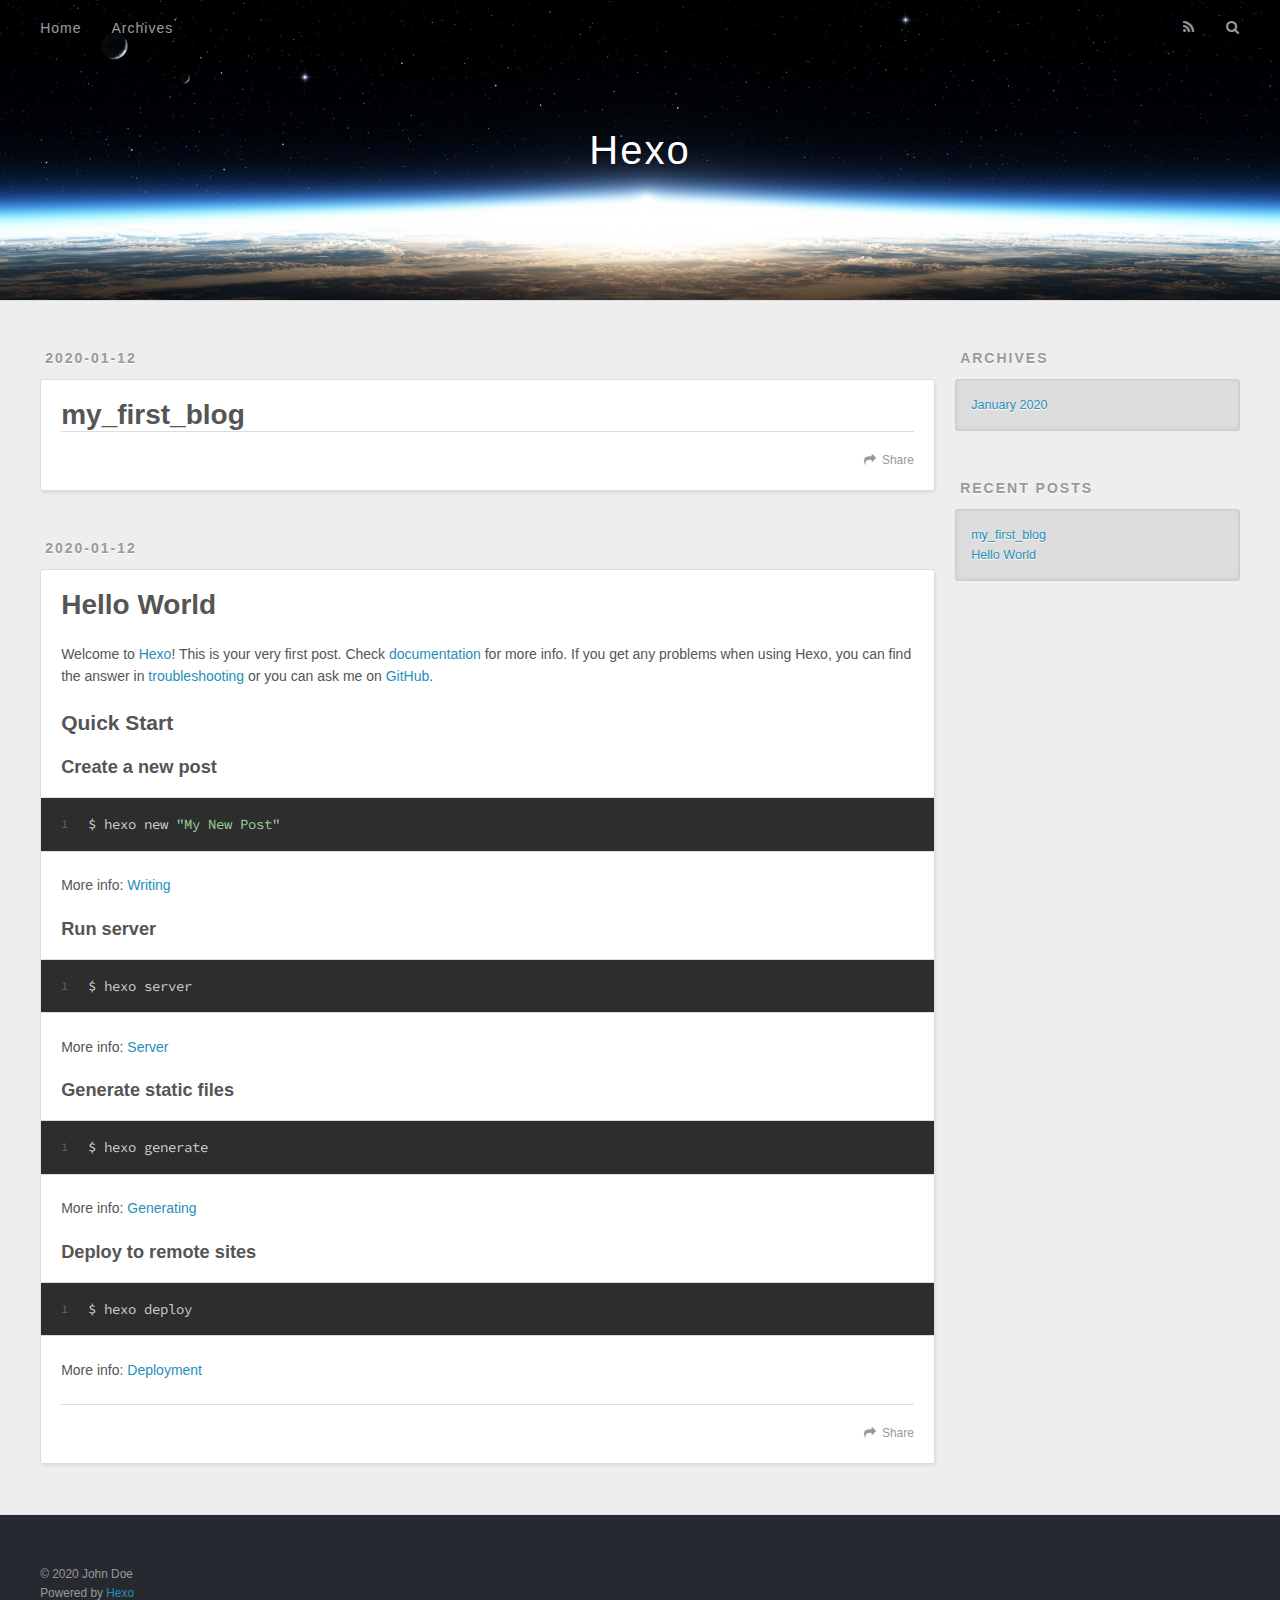
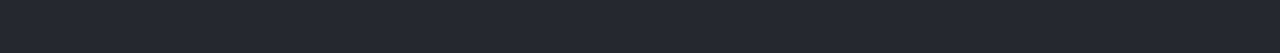
==== index.html @ 4dd2fce2 "Site updated: 2020-01-12 21:49:12" ====
<!DOCTYPE html>
<html>
<head>
  <meta charset="utf-8">
  

  
  <title>Hexo</title>
  <meta name="viewport" content="width=device-width, initial-scale=1, maximum-scale=1">
  <meta property="og:type" content="website">
<meta property="og:title" content="Hexo">
<meta property="og:url" content="http://yoursite.com/index.html">
<meta property="og:site_name" content="Hexo">
<meta property="og:locale" content="en_US">
<meta property="article:author" content="John Doe">
<meta name="twitter:card" content="summary">
  
    <link rel="alternate" href="/atom.xml" title="Hexo" type="application/atom+xml">
  
  
    <link rel="icon" href="/favicon.png">
  
  
    <link href="//fonts.googleapis.com/css?family=Source+Code+Pro" rel="stylesheet" type="text/css">
  
  
<link rel="stylesheet" href="/css/style.css">

<meta name="generator" content="Hexo 4.2.0"></head>

<body>
  <div id="container">
    <div id="wrap">
      <header id="header">
  <div id="banner"></div>
  <div id="header-outer" class="outer">
    <div id="header-title" class="inner">
      <h1 id="logo-wrap">
        <a href="/" id="logo">Hexo</a>
      </h1>
      
    </div>
    <div id="header-inner" class="inner">
      <nav id="main-nav">
        <a id="main-nav-toggle" class="nav-icon"></a>
        
          <a class="main-nav-link" href="/">Home</a>
        
          <a class="main-nav-link" href="/archives">Archives</a>
        
      </nav>
      <nav id="sub-nav">
        
          <a id="nav-rss-link" class="nav-icon" href="/atom.xml" title="RSS Feed"></a>
        
        <a id="nav-search-btn" class="nav-icon" title="Search"></a>
      </nav>
      <div id="search-form-wrap">
        <form action="//google.com/search" method="get" accept-charset="UTF-8" class="search-form"><input type="search" name="q" class="search-form-input" placeholder="Search"><button type="submit" class="search-form-submit">&#xF002;</button><input type="hidden" name="sitesearch" value="http://yoursite.com"></form>
      </div>
    </div>
  </div>
</header>
      <div class="outer">
        <section id="main">
  
    <article id="post-my-first-blog" class="article article-type-post" itemscope itemprop="blogPost">
  <div class="article-meta">
    <a href="/2020/01/12/my-first-blog/" class="article-date">
  <time datetime="2020-01-12T20:45:14.000Z" itemprop="datePublished">2020-01-12</time>
</a>
    
  </div>
  <div class="article-inner">
    
    
      <header class="article-header">
        
  
    <h1 itemprop="name">
      <a class="article-title" href="/2020/01/12/my-first-blog/">my_first_blog</a>
    </h1>
  

      </header>
    
    <div class="article-entry" itemprop="articleBody">
      
        
      
    </div>
    <footer class="article-footer">
      <a data-url="http://yoursite.com/2020/01/12/my-first-blog/" data-id="ck5bhr9i20001ksuiccd72g41" class="article-share-link">Share</a>
      
      
    </footer>
  </div>
  
</article>


  
    <article id="post-hello-world" class="article article-type-post" itemscope itemprop="blogPost">
  <div class="article-meta">
    <a href="/2020/01/12/hello-world/" class="article-date">
  <time datetime="2020-01-12T20:42:34.339Z" itemprop="datePublished">2020-01-12</time>
</a>
    
  </div>
  <div class="article-inner">
    
    
      <header class="article-header">
        
  
    <h1 itemprop="name">
      <a class="article-title" href="/2020/01/12/hello-world/">Hello World</a>
    </h1>
  

      </header>
    
    <div class="article-entry" itemprop="articleBody">
      
        <p>Welcome to <a href="https://hexo.io/" target="_blank" rel="noopener">Hexo</a>! This is your very first post. Check <a href="https://hexo.io/docs/" target="_blank" rel="noopener">documentation</a> for more info. If you get any problems when using Hexo, you can find the answer in <a href="https://hexo.io/docs/troubleshooting.html" target="_blank" rel="noopener">troubleshooting</a> or you can ask me on <a href="https://github.com/hexojs/hexo/issues" target="_blank" rel="noopener">GitHub</a>.</p>
<h2 id="Quick-Start"><a href="#Quick-Start" class="headerlink" title="Quick Start"></a>Quick Start</h2><h3 id="Create-a-new-post"><a href="#Create-a-new-post" class="headerlink" title="Create a new post"></a>Create a new post</h3><figure class="highlight bash"><table><tr><td class="gutter"><pre><span class="line">1</span><br></pre></td><td class="code"><pre><span class="line">$ hexo new <span class="string">"My New Post"</span></span><br></pre></td></tr></table></figure>

<p>More info: <a href="https://hexo.io/docs/writing.html" target="_blank" rel="noopener">Writing</a></p>
<h3 id="Run-server"><a href="#Run-server" class="headerlink" title="Run server"></a>Run server</h3><figure class="highlight bash"><table><tr><td class="gutter"><pre><span class="line">1</span><br></pre></td><td class="code"><pre><span class="line">$ hexo server</span><br></pre></td></tr></table></figure>

<p>More info: <a href="https://hexo.io/docs/server.html" target="_blank" rel="noopener">Server</a></p>
<h3 id="Generate-static-files"><a href="#Generate-static-files" class="headerlink" title="Generate static files"></a>Generate static files</h3><figure class="highlight bash"><table><tr><td class="gutter"><pre><span class="line">1</span><br></pre></td><td class="code"><pre><span class="line">$ hexo generate</span><br></pre></td></tr></table></figure>

<p>More info: <a href="https://hexo.io/docs/generating.html" target="_blank" rel="noopener">Generating</a></p>
<h3 id="Deploy-to-remote-sites"><a href="#Deploy-to-remote-sites" class="headerlink" title="Deploy to remote sites"></a>Deploy to remote sites</h3><figure class="highlight bash"><table><tr><td class="gutter"><pre><span class="line">1</span><br></pre></td><td class="code"><pre><span class="line">$ hexo deploy</span><br></pre></td></tr></table></figure>

<p>More info: <a href="https://hexo.io/docs/one-command-deployment.html" target="_blank" rel="noopener">Deployment</a></p>

      
    </div>
    <footer class="article-footer">
      <a data-url="http://yoursite.com/2020/01/12/hello-world/" data-id="ck5bhr9hh0000ksui6bbi0u9g" class="article-share-link">Share</a>
      
      
    </footer>
  </div>
  
</article>


  


</section>
        
          <aside id="sidebar">
  
    

  
    

  
    
  
    
  <div class="widget-wrap">
    <h3 class="widget-title">Archives</h3>
    <div class="widget">
      <ul class="archive-list"><li class="archive-list-item"><a class="archive-list-link" href="/archives/2020/01/">January 2020</a></li></ul>
    </div>
  </div>


  
    
  <div class="widget-wrap">
    <h3 class="widget-title">Recent Posts</h3>
    <div class="widget">
      <ul>
        
          <li>
            <a href="/2020/01/12/my-first-blog/">my_first_blog</a>
          </li>
        
          <li>
            <a href="/2020/01/12/hello-world/">Hello World</a>
          </li>
        
      </ul>
    </div>
  </div>

  
</aside>
        
      </div>
      <footer id="footer">
  
  <div class="outer">
    <div id="footer-info" class="inner">
      &copy; 2020 John Doe<br>
      Powered by <a href="http://hexo.io/" target="_blank">Hexo</a>
    </div>
  </div>
</footer>
    </div>
    <nav id="mobile-nav">
  
    <a href="/" class="mobile-nav-link">Home</a>
  
    <a href="/archives" class="mobile-nav-link">Archives</a>
  
</nav>
    

<script src="//ajax.googleapis.com/ajax/libs/jquery/2.0.3/jquery.min.js"></script>


  
<link rel="stylesheet" href="/fancybox/jquery.fancybox.css">

  
<script src="/fancybox/jquery.fancybox.pack.js"></script>




<script src="/js/script.js"></script>




  </div>
</body>
</html>
---- css/style.css ----
body {
  width: 100%;
}
body:before,
body:after {
  content: "";
  display: table;
}
body:after {
  clear: both;
}
html,
body,
div,
span,
applet,
object,
iframe,
h1,
h2,
h3,
h4,
h5,
h6,
p,
blockquote,
pre,
a,
abbr,
acronym,
address,
big,
cite,
code,
del,
dfn,
em,
img,
ins,
kbd,
q,
s,
samp,
small,
strike,
strong,
sub,
sup,
tt,
var,
dl,
dt,
dd,
ol,
ul,
li,
fieldset,
form,
label,
legend,
table,
caption,
tbody,
tfoot,
thead,
tr,
th,
td {
  margin: 0;
  padding: 0;
  border: 0;
  outline: 0;
  font-weight: inherit;
  font-style: inherit;
  font-family: inherit;
  font-size: 100%;
  vertical-align: baseline;
}
body {
  line-height: 1;
  color: #000;
  background: #fff;
}
ol,
ul {
  list-style: none;
}
table {
  border-collapse: separate;
  border-spacing: 0;
  vertical-align: middle;
}
caption,
th,
td {
  text-align: left;
  font-weight: normal;
  vertical-align: middle;
}
a img {
  border: none;
}
input,
button {
  margin: 0;
  padding: 0;
}
input::-moz-focus-inner,
button::-moz-focus-inner {
  border: 0;
  padding: 0;
}
@font-face {
  font-family: FontAwesome;
  font-style: normal;
  font-weight: normal;
  src: url("fonts/fontawesome-webfont.eot?v=#4.0.3");
  src: url("fonts/fontawesome-webfont.eot?#iefix&v=#4.0.3") format("embedded-opentype"), url("fonts/fontawesome-webfont.woff?v=#4.0.3") format("woff"), url("fonts/fontawesome-webfont.ttf?v=#4.0.3") format("truetype"), url("fonts/fontawesome-webfont.svg#fontawesomeregular?v=#4.0.3") format("svg");
}
html,
body,
#container {
  height: 100%;
}
body {
  background: #eee;
  font: 14px -apple-system, BlinkMacSystemFont, "Segoe UI", "Roboto", "Oxygen", "Ubuntu", "Cantarell", "Fira Sans", "Droid Sans", "Helvetica Neue", sans-serif;
  -webkit-text-size-adjust: 100%;
}
.outer {
  max-width: 1220px;
  margin: 0 auto;
  padding: 0 20px;
}
.outer:before,
.outer:after {
  content: "";
  display: table;
}
.outer:after {
  clear: both;
}
.inner {
  display: inline;
  float: left;
  width: 98.33333333333333%;
  margin: 0 0.833333333333333%;
}
.left,
.alignleft {
  float: left;
}
.right,
.alignright {
  float: right;
}
.clear {
  clear: both;
}
#container {
  position: relative;
}
.mobile-nav-on {
  overflow: hidden;
}
#wrap {
  height: 100%;
  width: 100%;
  position: absolute;
  top: 0;
  left: 0;
  -webkit-transition: 0.2s ease-out;
  -moz-transition: 0.2s ease-out;
  -ms-transition: 0.2s ease-out;
  transition: 0.2s ease-out;
  z-index: 1;
  background: #eee;
}
.mobile-nav-on #wrap {
  left: 280px;
}
@media screen and (min-width: 768px) {
  #main {
    display: inline;
    float: left;
    width: 73.33333333333333%;
    margin: 0 0.833333333333333%;
  }
}
.article-date,
.article-category-link,
.archive-year,
.widget-title {
  text-decoration: none;
  text-transform: uppercase;
  letter-spacing: 2px;
  color: #999;
  margin-bottom: 1em;
  margin-left: 5px;
  line-height: 1em;
  text-shadow: 0 1px #fff;
  font-weight: bold;
}
.article-inner,
.archive-article-inner {
  background: #fff;
  -webkit-box-shadow: 1px 2px 3px #ddd;
  box-shadow: 1px 2px 3px #ddd;
  border: 1px solid #ddd;
  border-radius: 3px;
}
.article-entry h1,
.widget h1 {
  font-size: 2em;
}
.article-entry h2,
.widget h2 {
  font-size: 1.5em;
}
.article-entry h3,
.widget h3 {
  font-size: 1.3em;
}
.article-entry h4,
.widget h4 {
  font-size: 1.2em;
}
.article-entry h5,
.widget h5 {
  font-size: 1em;
}
.article-entry h6,
.widget h6 {
  font-size: 1em;
  color: #999;
}
.article-entry hr,
.widget hr {
  border: 1px dashed #ddd;
}
.article-entry strong,
.widget strong {
  font-weight: bold;
}
.article-entry em,
.widget em,
.article-entry cite,
.widget cite {
  font-style: italic;
}
.article-entry sup,
.widget sup,
.article-entry sub,
.widget sub {
  font-size: 0.75em;
  line-height: 0;
  position: relative;
  vertical-align: baseline;
}
.article-entry sup,
.widget sup {
  top: -0.5em;
}
.article-entry sub,
.widget sub {
  bottom: -0.2em;
}
.article-entry small,
.widget small {
  font-size: 0.85em;
}
.article-entry acronym,
.widget acronym,
.article-entry abbr,
.widget abbr {
  border-bottom: 1px dotted;
}
.article-entry ul,
.widget ul,
.article-entry ol,
.widget ol,
.article-entry dl,
.widget dl {
  margin: 0 20px;
  line-height: 1.6em;
}
.article-entry ul ul,
.widget ul ul,
.article-entry ol ul,
.widget ol ul,
.article-entry ul ol,
.widget ul ol,
.article-entry ol ol,
.widget ol ol {
  margin-top: 0;
  margin-bottom: 0;
}
.article-entry ul,
.widget ul {
  list-style: disc;
}
.article-entry ol,
.widget ol {
  list-style: decimal;
}
.article-entry dt,
.widget dt {
  font-weight: bold;
}
#header {
  height: 300px;
  position: relative;
  border-bottom: 1px solid #ddd;
}
#header:before,
#header:after {
  content: "";
  position: absolute;
  left: 0;
  right: 0;
  height: 40px;
}
#header:before {
  top: 0;
  background: -webkit-linear-gradient(rgba(0,0,0,0.2), transparent);
  background: -moz-linear-gradient(rgba(0,0,0,0.2), transparent);
  background: -ms-linear-gradient(rgba(0,0,0,0.2), transparent);
  background: linear-gradient(rgba(0,0,0,0.2), transparent);
}
#header:after {
  bottom: 0;
  background: -webkit-linear-gradient(transparent, rgba(0,0,0,0.2));
  background: -moz-linear-gradient(transparent, rgba(0,0,0,0.2));
  background: -ms-linear-gradient(transparent, rgba(0,0,0,0.2));
  background: linear-gradient(transparent, rgba(0,0,0,0.2));
}
#header-outer {
  height: 100%;
  position: relative;
}
#header-inner {
  position: relative;
  overflow: hidden;
}
#banner {
  position: absolute;
  top: 0;
  left: 0;
  width: 100%;
  height: 100%;
  background: url("images/banner.jpg") center #000;
  -webkit-background-size: cover;
  -moz-background-size: cover;
  background-size: cover;
  z-index: -1;
}
#header-title {
  text-align: center;
  height: 40px;
  position: absolute;
  top: 50%;
  left: 0;
  margin-top: -20px;
}
#logo,
#subtitle {
  text-decoration: none;
  color: #fff;
  font-weight: 300;
  text-shadow: 0 1px 4px rgba(0,0,0,0.3);
}
#logo {
  font-size: 40px;
  line-height: 40px;
  letter-spacing: 2px;
}
#subtitle {
  font-size: 16px;
  line-height: 16px;
  letter-spacing: 1px;
}
#subtitle-wrap {
  margin-top: 16px;
}
#main-nav {
  float: left;
  margin-left: -15px;
}
.nav-icon,
.main-nav-link {
  float: left;
  color: #fff;
  opacity: 0.6;
  text-decoration: none;
  text-shadow: 0 1px rgba(0,0,0,0.2);
  -webkit-transition: opacity 0.2s;
  -moz-transition: opacity 0.2s;
  -ms-transition: opacity 0.2s;
  transition: opacity 0.2s;
  display: block;
  padding: 20px 15px;
}
.nav-icon:hover,
.main-nav-link:hover {
  opacity: 1;
}
.nav-icon {
  font-family: FontAwesome;
  text-align: center;
  font-size: 14px;
  width: 14px;
  height: 14px;
  padding: 20px 15px;
  position: relative;
  cursor: pointer;
}
.main-nav-link {
  font-weight: 300;
  letter-spacing: 1px;
}
@media screen and (max-width: 479px) {
  .main-nav-link {
    display: none;
  }
}
#main-nav-toggle {
  display: none;
}
#main-nav-toggle:before {
  content: "\f0c9";
}
@media screen and (max-width: 479px) {
  #main-nav-toggle {
    display: block;
  }
}
#sub-nav {
  float: right;
  margin-right: -15px;
}
#nav-rss-link:before {
  content: "\f09e";
}
#nav-search-btn:before {
  content: "\f002";
}
#search-form-wrap {
  position: absolute;
  top: 15px;
  width: 150px;
  height: 30px;
  right: -150px;
  opacity: 0;
  -webkit-transition: 0.2s ease-out;
  -moz-transition: 0.2s ease-out;
  -ms-transition: 0.2s ease-out;
  transition: 0.2s ease-out;
}
#search-form-wrap.on {
  opacity: 1;
  right: 0;
}
@media screen and (max-width: 479px) {
  #search-form-wrap {
    width: 100%;
    right: -100%;
  }
}
.search-form {
  position: absolute;
  top: 0;
  left: 0;
  right: 0;
  background: #fff;
  padding: 5px 15px;
  border-radius: 15px;
  -webkit-box-shadow: 0 0 10px rgba(0,0,0,0.3);
  box-shadow: 0 0 10px rgba(0,0,0,0.3);
}
.search-form-input {
  border: none;
  background: none;
  color: #555;
  width: 100%;
  font: 13px -apple-system, BlinkMacSystemFont, "Segoe UI", "Roboto", "Oxygen", "Ubuntu", "Cantarell", "Fira Sans", "Droid Sans", "Helvetica Neue", sans-serif;
  outline: none;
}
.search-form-input::-webkit-search-results-decoration,
.search-form-input::-webkit-search-cancel-button {
  -webkit-appearance: none;
}
.search-form-submit {
  position: absolute;
  top: 50%;
  right: 10px;
  margin-top: -7px;
  font: 13px FontAwesome;
  border: none;
  background: none;
  color: #bbb;
  cursor: pointer;
}
.search-form-submit:hover,
.search-form-submit:focus {
  color: #777;
}
.article {
  margin: 50px 0;
}
.article-inner {
  overflow: hidden;
}
.article-meta:before,
.article-meta:after {
  content: "";
  display: table;
}
.article-meta:after {
  clear: both;
}
.article-date {
  float: left;
}
.article-category {
  float: left;
  line-height: 1em;
  color: #ccc;
  text-shadow: 0 1px #fff;
  margin-left: 8px;
}
.article-category:before {
  content: "\2022";
}
.article-category-link {
  margin: 0 12px 1em;
}
.article-header {
  padding: 20px 20px 0;
}
.article-title {
  text-decoration: none;
  font-size: 2em;
  font-weight: bold;
  color: #555;
  line-height: 1.1em;
  -webkit-transition: color 0.2s;
  -moz-transition: color 0.2s;
  -ms-transition: color 0.2s;
  transition: color 0.2s;
}
a.article-title:hover {
  color: #258fb8;
}
.article-entry {
  color: #555;
  padding: 0 20px;
}
.article-entry:before,
.article-entry:after {
  content: "";
  display: table;
}
.article-entry:after {
  clear: both;
}
.article-entry p,
.article-entry table {
  line-height: 1.6em;
  margin: 1.6em 0;
}
.article-entry h1,
.article-entry h2,
.article-entry h3,
.article-entry h4,
.article-entry h5,
.article-entry h6 {
  font-weight: bold;
}
.article-entry h1,
.article-entry h2,
.article-entry h3,
.article-entry h4,
.article-entry h5,
.article-entry h6 {
  line-height: 1.1em;
  margin: 1.1em 0;
}
.article-entry a {
  color: #258fb8;
  text-decoration: none;
}
.article-entry a:hover {
  text-decoration: underline;
}
.article-entry ul,
.article-entry ol,
.article-entry dl {
  margin-top: 1.6em;
  margin-bottom: 1.6em;
}
.article-entry img,
.article-entry video {
  max-width: 100%;
  height: auto;
  display: block;
  margin: auto;
}
.article-entry iframe {
  border: none;
}
.article-entry table {
  width: 100%;
  border-collapse: collapse;
  border-spacing: 0;
}
.article-entry th {
  font-weight: bold;
  border-bottom: 3px solid #ddd;
  padding-bottom: 0.5em;
}
.article-entry td {
  border-bottom: 1px solid #ddd;
  padding: 10px 0;
}
.article-entry blockquote {
  font-family: Georgia, "Times New Roman", serif;
  font-size: 1.4em;
  margin: 1.6em 20px;
  text-align: center;
}
.article-entry blockquote footer {
  font-size: 14px;
  margin: 1.6em 0;
  font-family: -apple-system, BlinkMacSystemFont, "Segoe UI", "Roboto", "Oxygen", "Ubuntu", "Cantarell", "Fira Sans", "Droid Sans", "Helvetica Neue", sans-serif;
}
.article-entry blockquote footer cite:before {
  content: "—";
  padding: 0 0.5em;
}
.article-entry .pullquote {
  text-align: left;
  width: 45%;
  margin: 0;
}
.article-entry .pullquote.left {
  margin-left: 0.5em;
  margin-right: 1em;
}
.article-entry .pullquote.right {
  margin-right: 0.5em;
  margin-left: 1em;
}
.article-entry .caption {
  color: #999;
  display: block;
  font-size: 0.9em;
  margin-top: 0.5em;
  position: relative;
  text-align: center;
}
.article-entry .video-container {
  position: relative;
  padding-top: 56.25%;
  height: 0;
  overflow: hidden;
}
.article-entry .video-container iframe,
.article-entry .video-container object,
.article-entry .video-container embed {
  position: absolute;
  top: 0;
  left: 0;
  width: 100%;
  height: 100%;
  margin-top: 0;
}
.article-more-link a {
  display: inline-block;
  line-height: 1em;
  padding: 6px 15px;
  border-radius: 15px;
  background: #eee;
  color: #999;
  text-shadow: 0 1px #fff;
  text-decoration: none;
}
.article-more-link a:hover {
  background: #258fb8;
  color: #fff;
  text-decoration: none;
  text-shadow: 0 1px #1e7293;
}
.article-footer {
  font-size: 0.85em;
  line-height: 1.6em;
  border-top: 1px solid #ddd;
  padding-top: 1.6em;
  margin: 0 20px 20px;
}
.article-footer:before,
.article-footer:after {
  content: "";
  display: table;
}
.article-footer:after {
  clear: both;
}
.article-footer a {
  color: #999;
  text-decoration: none;
}
.article-footer a:hover {
  color: #555;
}
.article-tag-list-item {
  float: left;
  margin-right: 10px;
}
.article-tag-list-link:before {
  content: "#";
}
.article-comment-link {
  float: right;
}
.article-comment-link:before {
  content: "\f075";
  font-family: FontAwesome;
  padding-right: 8px;
}
.article-share-link {
  cursor: pointer;
  float: right;
  margin-left: 20px;
}
.article-share-link:before {
  content: "\f064";
  font-family: FontAwesome;
  padding-right: 6px;
}
#article-nav {
  position: relative;
}
#article-nav:before,
#article-nav:after {
  content: "";
  display: table;
}
#article-nav:after {
  clear: both;
}
@media screen and (min-width: 768px) {
  #article-nav {
    margin: 50px 0;
  }
  #article-nav:before {
    width: 8px;
    height: 8px;
    position: absolute;
    top: 50%;
    left: 50%;
    margin-top: -4px;
    margin-left: -4px;
    content: "";
    border-radius: 50%;
    background: #ddd;
    -webkit-box-shadow: 0 1px 2px #fff;
    box-shadow: 0 1px 2px #fff;
  }
}
.article-nav-link-wrap {
  text-decoration: none;
  text-shadow: 0 1px #fff;
  color: #999;
  -webkit-box-sizing: border-box;
  -moz-box-sizing: border-box;
  box-sizing: border-box;
  margin-top: 50px;
  text-align: center;
  display: block;
}
.article-nav-link-wrap:hover {
  color: #555;
}
@media screen and (min-width: 768px) {
  .article-nav-link-wrap {
    width: 50%;
    margin-top: 0;
  }
}
@media screen and (min-width: 768px) {
  #article-nav-newer {
    float: left;
    text-align: right;
    padding-right: 20px;
  }
}
@media screen and (min-width: 768px) {
  #article-nav-older {
    float: right;
    text-align: left;
    padding-left: 20px;
  }
}
.article-nav-caption {
  text-transform: uppercase;
  letter-spacing: 2px;
  color: #ddd;
  line-height: 1em;
  font-weight: bold;
}
#article-nav-newer .article-nav-caption {
  margin-right: -2px;
}
.article-nav-title {
  font-size: 0.85em;
  line-height: 1.6em;
  margin-top: 0.5em;
}
.article-share-box {
  position: absolute;
  display: none;
  background: #fff;
  -webkit-box-shadow: 1px 2px 10px rgba(0,0,0,0.2);
  box-shadow: 1px 2px 10px rgba(0,0,0,0.2);
  border-radius: 3px;
  margin-left: -145px;
  overflow: hidden;
  z-index: 1;
}
.article-share-box.on {
  display: block;
}
.article-share-input {
  width: 100%;
  background: none;
  -webkit-box-sizing: border-box;
  -moz-box-sizing: border-box;
  box-sizing: border-box;
  font: 14px -apple-system, BlinkMacSystemFont, "Segoe UI", "Roboto", "Oxygen", "Ubuntu", "Cantarell", "Fira Sans", "Droid Sans", "Helvetica Neue", sans-serif;
  padding: 0 15px;
  color: #555;
  outline: none;
  border: 1px solid #ddd;
  border-radius: 3px 3px 0 0;
  height: 36px;
  line-height: 36px;
}
.article-share-links {
  background: #eee;
}
.article-share-links:before,
.article-share-links:after {
  content: "";
  display: table;
}
.article-share-links:after {
  clear: both;
}
.article-share-twitter,
.article-share-facebook,
.article-share-pinterest,
.article-share-google {
  width: 50px;
  height: 36px;
  display: block;
  float: left;
  position: relative;
  color: #999;
  text-shadow: 0 1px #fff;
}
.article-share-twitter:before,
.article-share-facebook:before,
.article-share-pinterest:before,
.article-share-google:before {
  font-size: 20px;
  font-family: FontAwesome;
  width: 20px;
  height: 20px;
  position: absolute;
  top: 50%;
  left: 50%;
  margin-top: -10px;
  margin-left: -10px;
  text-align: center;
}
.article-share-twitter:hover,
.article-share-facebook:hover,
.article-share-pinterest:hover,
.article-share-google:hover {
  color: #fff;
}
.article-share-twitter:before {
  content: "\f099";
}
.article-share-twitter:hover {
  background: #00aced;
  text-shadow: 0 1px #008abe;
}
.article-share-facebook:before {
  content: "\f09a";
}
.article-share-facebook:hover {
  background: #3b5998;
  text-shadow: 0 1px #2f477a;
}
.article-share-pinterest:before {
  content: "\f0d2";
}
.article-share-pinterest:hover {
  background: #cb2027;
  text-shadow: 0 1px #a21a1f;
}
.article-share-google:before {
  content: "\f0d5";
}
.article-share-google:hover {
  background: #dd4b39;
  text-shadow: 0 1px #be3221;
}
.article-gallery {
  background: #000;
  position: relative;
}
.article-gallery-photos {
  position: relative;
  overflow: hidden;
}
.article-gallery-img {
  display: none;
  max-width: 100%;
}
.article-gallery-img:first-child {
  display: block;
}
.article-gallery-img.loaded {
  position: absolute;
  display: block;
}
.article-gallery-img img {
  display: block;
  max-width: 100%;
  margin: 0 auto;
}
#comments {
  background: #fff;
  -webkit-box-shadow: 1px 2px 3px #ddd;
  box-shadow: 1px 2px 3px #ddd;
  padding: 20px;
  border: 1px solid #ddd;
  border-radius: 3px;
  margin: 50px 0;
}
#comments a {
  color: #258fb8;
}
.archives-wrap {
  margin: 50px 0;
}
.archives:before,
.archives:after {
  content: "";
  display: table;
}
.archives:after {
  clear: both;
}
.archive-year-wrap {
  margin-bottom: 1em;
}
.archives {
  -webkit-column-gap: 10px;
  -moz-column-gap: 10px;
  column-gap: 10px;
}
@media screen and (min-width: 480px) and (max-width: 767px) {
  .archives {
    -webkit-column-count: 2;
    -moz-column-count: 2;
    column-count: 2;
  }
}
@media screen and (min-width: 768px) {
  .archives {
    -webkit-column-count: 3;
    -moz-column-count: 3;
    column-count: 3;
  }
}
.archive-article {
  -webkit-column-break-inside: avoid;
  page-break-inside: avoid;
  overflow: hidden;
  break-inside: avoid-column;
}
.archive-article-inner {
  padding: 10px;
  margin-bottom: 15px;
}
.archive-article-title {
  text-decoration: none;
  font-weight: bold;
  color: #555;
  -webkit-transition: color 0.2s;
  -moz-transition: color 0.2s;
  -ms-transition: color 0.2s;
  transition: color 0.2s;
  line-height: 1.6em;
}
.archive-article-title:hover {
  color: #258fb8;
}
.archive-article-footer {
  margin-top: 1em;
}
.archive-article-date {
  color: #999;
  text-decoration: none;
  font-size: 0.85em;
  line-height: 1em;
  margin-bottom: 0.5em;
  display: block;
}
#page-nav {
  margin: 50px auto;
  background: #fff;
  -webkit-box-shadow: 1px 2px 3px #ddd;
  box-shadow: 1px 2px 3px #ddd;
  border: 1px solid #ddd;
  border-radius: 3px;
  text-align: center;
  color: #999;
  overflow: hidden;
}
#page-nav:before,
#page-nav:after {
  content: "";
  display: table;
}
#page-nav:after {
  clear: both;
}
#page-nav a,
#page-nav span {
  padding: 10px 20px;
  line-height: 1;
  height: 2ex;
}
#page-nav a {
  color: #999;
  text-decoration: none;
}
#page-nav a:hover {
  background: #999;
  color: #fff;
}
#page-nav .prev {
  float: left;
}
#page-nav .next {
  float: right;
}
#page-nav .page-number {
  display: inline-block;
}
@media screen and (max-width: 479px) {
  #page-nav .page-number {
    display: none;
  }
}
#page-nav .current {
  color: #555;
  font-weight: bold;
}
#page-nav .space {
  color: #ddd;
}
#footer {
  background: #262a30;
  padding: 50px 0;
  border-top: 1px solid #ddd;
  color: #999;
}
#footer a {
  color: #258fb8;
  text-decoration: none;
}
#footer a:hover {
  text-decoration: underline;
}
#footer-info {
  line-height: 1.6em;
  font-size: 0.85em;
}
.article-entry pre,
.article-entry .highlight {
  background: #2d2d2d;
  margin: 0 -20px;
  padding: 15px 20px;
  border-style: solid;
  border-color: #ddd;
  border-width: 1px 0;
  overflow: auto;
  color: #ccc;
  line-height: 22.400000000000002px;
}
.article-entry .highlight .gutter pre,
.article-entry .gist .gist-file .gist-data .line-numbers {
  color: #666;
  font-size: 0.85em;
}
.article-entry pre,
.article-entry code {
  font-family: "Source Code Pro", Consolas, Monaco, Menlo, Consolas, monospace;
}
.article-entry code {
  background: #eee;
  text-shadow: 0 1px #fff;
  padding: 0 0.3em;
}
.article-entry pre code {
  background: none;
  text-shadow: none;
  padding: 0;
}
.article-entry .highlight pre {
  border: none;
  margin: 0;
  padding: 0;
}
.article-entry .highlight table {
  margin: 0;
  width: auto;
}
.article-entry .highlight td {
  border: none;
  padding: 0;
}
.article-entry .highlight figcaption {
  font-size: 0.85em;
  color: #999;
  line-height: 1em;
  margin-bottom: 1em;
}
.article-entry .highlight figcaption:before,
.article-entry .highlight figcaption:after {
  content: "";
  display: table;
}
.article-entry .highlight figcaption:after {
  clear: both;
}
.article-entry .highlight figcaption a {
  float: right;
}
.article-entry .highlight .gutter pre {
  text-align: right;
  padding-right: 20px;
}
.article-entry .highlight .line {
  height: 22.400000000000002px;
}
.article-entry .highlight .line.marked {
  background: #515151;
}
.article-entry .gist {
  margin: 0 -20px;
  border-style: solid;
  border-color: #ddd;
  border-width: 1px 0;
  background: #2d2d2d;
  padding: 15px 20px 15px 0;
}
.article-entry .gist .gist-file {
  border: none;
  font-family: "Source Code Pro", Consolas, Monaco, Menlo, Consolas, monospace;
  margin: 0;
}
.article-entry .gist .gist-file .gist-data {
  background: none;
  border: none;
}
.article-entry .gist .gist-file .gist-data .line-numbers {
  background: none;
  border: none;
  padding: 0 20px 0 0;
}
.article-entry .gist .gist-file .gist-data .line-data {
  padding: 0 !important;
}
.article-entry .gist .gist-file .highlight {
  margin: 0;
  padding: 0;
  border: none;
}
.article-entry .gist .gist-file .gist-meta {
  background: #2d2d2d;
  color: #999;
  font: 0.85em -apple-system, BlinkMacSystemFont, "Segoe UI", "Roboto", "Oxygen", "Ubuntu", "Cantarell", "Fira Sans", "Droid Sans", "Helvetica Neue", sans-serif;
  text-shadow: 0 0;
  padding: 0;
  margin-top: 1em;
  margin-left: 20px;
}
.article-entry .gist .gist-file .gist-meta a {
  color: #258fb8;
  font-weight: normal;
}
.article-entry .gist .gist-file .gist-meta a:hover {
  text-decoration: underline;
}
pre .comment,
pre .title {
  color: #999;
}
pre .variable,
pre .attribute,
pre .tag,
pre .regexp,
pre .ruby .constant,
pre .xml .tag .title,
pre .xml .pi,
pre .xml .doctype,
pre .html .doctype,
pre .css .id,
pre .css .class,
pre .css .pseudo {
  color: #f2777a;
}
pre .number,
pre .preprocessor,
pre .built_in,
pre .literal,
pre .params,
pre .constant {
  color: #f99157;
}
pre .class,
pre .ruby .class .title,
pre .css .rules .attribute {
  color: #9c9;
}
pre .string,
pre .value,
pre .inheritance,
pre .header,
pre .ruby .symbol,
pre .xml .cdata {
  color: #9c9;
}
pre .css .hexcolor {
  color: #6cc;
}
pre .function,
pre .python .decorator,
pre .python .title,
pre .ruby .function .title,
pre .ruby .title .keyword,
pre .perl .sub,
pre .javascript .title,
pre .coffeescript .title {
  color: #69c;
}
pre .keyword,
pre .javascript .function {
  color: #c9c;
}
@media screen and (max-width: 479px) {
  #mobile-nav {
    position: absolute;
    top: 0;
    left: 0;
    width: 280px;
    height: 100%;
    background: #191919;
    border-right: 1px solid #fff;
  }
}
@media screen and (max-width: 479px) {
  .mobile-nav-link {
    display: block;
    color: #999;
    text-decoration: none;
    padding: 15px 20px;
    font-weight: bold;
  }
  .mobile-nav-link:hover {
    color: #fff;
  }
}
@media screen and (min-width: 768px) {
  #sidebar {
    display: inline;
    float: left;
    width: 23.333333333333332%;
    margin: 0 0.833333333333333%;
  }
}
.widget-wrap {
  margin: 50px 0;
}
.widget {
  color: #777;
  text-shadow: 0 1px #fff;
  background: #ddd;
  -webkit-box-shadow: 0 -1px 4px #ccc inset;
  box-shadow: 0 -1px 4px #ccc inset;
  border: 1px solid #ccc;
  padding: 15px;
  border-radius: 3px;
}
.widget a {
  color: #258fb8;
  text-decoration: none;
}
.widget a:hover {
  text-decoration: underline;
}
.widget ul ul,
.widget ol ul,
.widget dl ul,
.widget ul ol,
.widget ol ol,
.widget dl ol,
.widget ul dl,
.widget ol dl,
.widget dl dl {
  margin-left: 15px;
  list-style: disc;
}
.widget {
  line-height: 1.6em;
  word-wrap: break-word;
  font-size: 0.9em;
}
.widget ul,
.widget ol {
  list-style: none;
  margin: 0;
}
.widget ul ul,
.widget ol ul,
.widget ul ol,
.widget ol ol {
  margin: 0 20px;
}
.widget ul ul,
.widget ol ul {
  list-style: disc;
}
.widget ul ol,
.widget ol ol {
  list-style: decimal;
}
.category-list-count,
.tag-list-count,
.archive-list-count {
  padding-left: 5px;
  color: #999;
  font-size: 0.85em;
}
.category-list-count:before,
.tag-list-count:before,
.archive-list-count:before {
  content: "(";
}
.category-list-count:after,
.tag-list-count:after,
.archive-list-count:after {
  content: ")";
}
.tagcloud a {
  margin-right: 5px;
  display: inline-block;
}
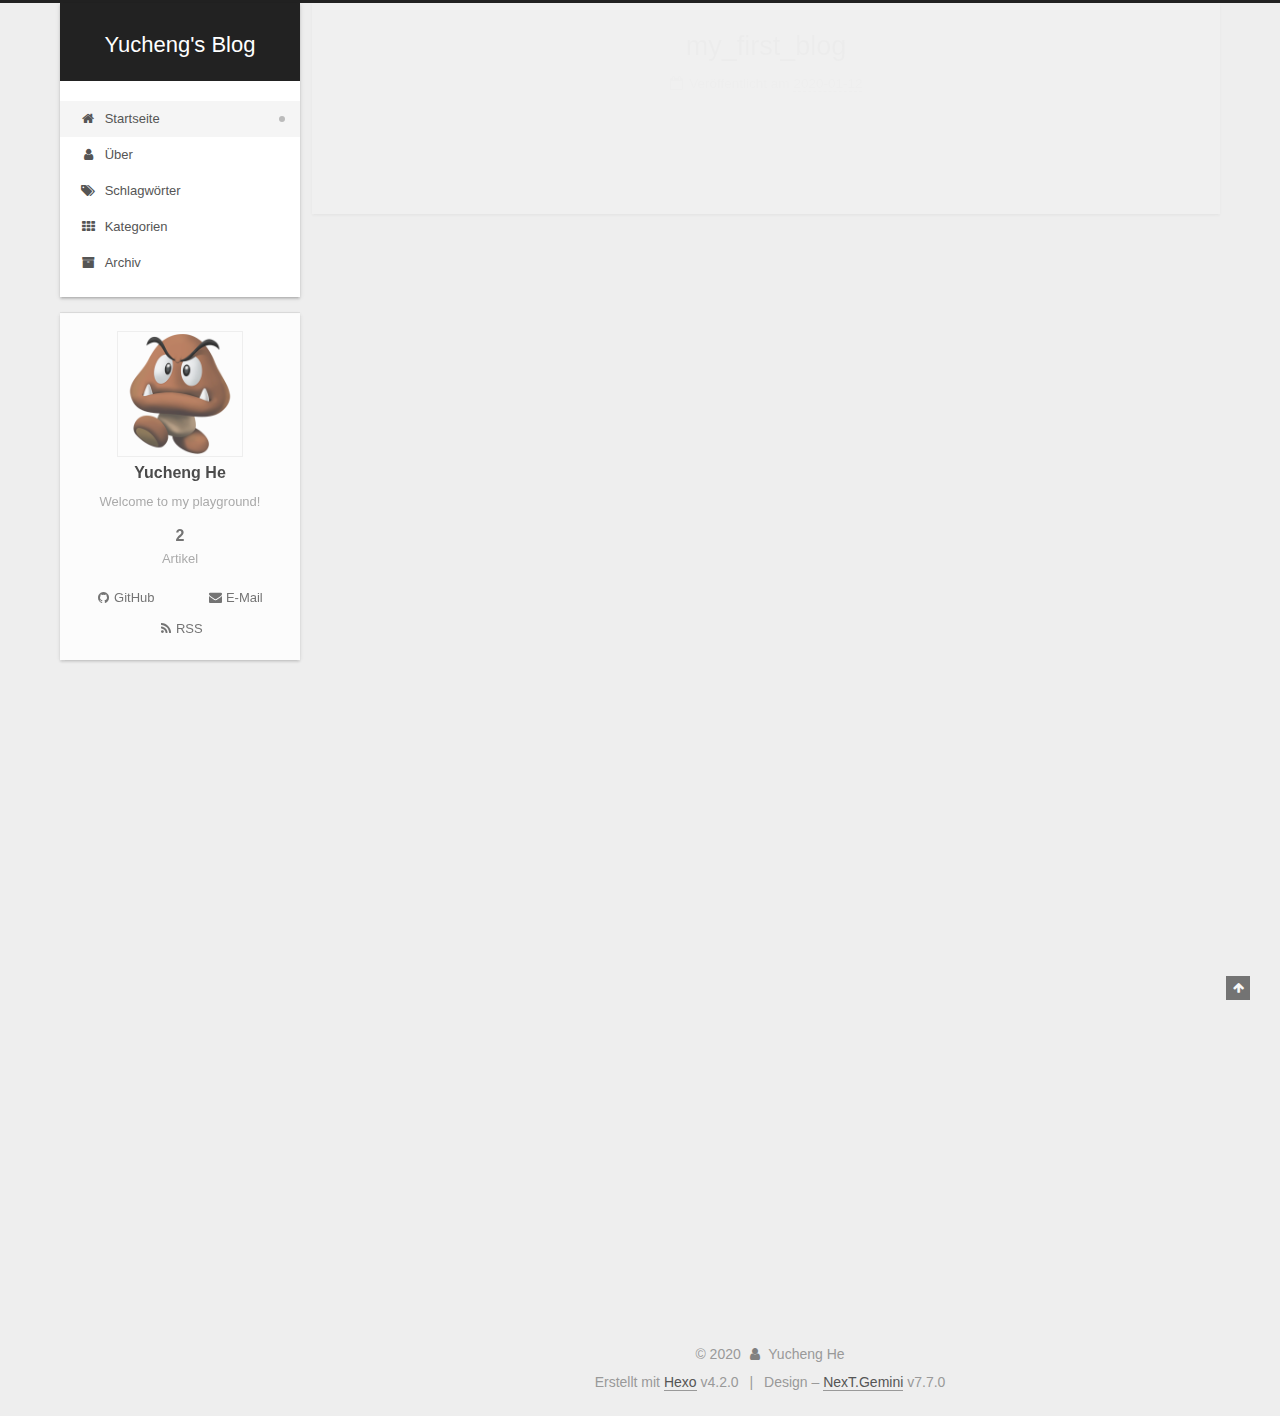
==== commit 335a6197: "Site updated: 2020-01-12 22:46:23" ====
--- a/index.html
+++ b/index.html
@@ -1,236 +1,477 @@
 <!DOCTYPE html>
-<html>
+<html lang="zh-Hans">
 <head>
-  <meta charset="utf-8">
-  
-
-  
-  <title>Hexo</title>
-  <meta name="viewport" content="width=device-width, initial-scale=1, maximum-scale=1">
-  <meta property="og:type" content="website">
-<meta property="og:title" content="Hexo">
+  <meta charset="UTF-8">
+<meta name="viewport" content="width=device-width, initial-scale=1, maximum-scale=2">
+<meta name="theme-color" content="#222">
+<meta name="generator" content="Hexo 4.2.0">
+  <link rel="apple-touch-icon" sizes="180x180" href="/images/apple-touch-icon-next.png">
+  <link rel="icon" type="image/png" sizes="32x32" href="/images/favicon-32x32-next.png">
+  <link rel="icon" type="image/png" sizes="16x16" href="/images/favicon-16x16-next.png">
+  <link rel="mask-icon" href="/images/logo.svg" color="#222">
+
+<link rel="stylesheet" href="/css/main.css">
+
+
+<link rel="stylesheet" href="/lib/font-awesome/css/font-awesome.min.css">
+
+
+<script id="hexo-configurations">
+  var NexT = window.NexT || {};
+  var CONFIG = {
+    hostname: new URL('http://yoursite.com').hostname,
+    root: '/',
+    scheme: 'Gemini',
+    version: '7.7.0',
+    exturl: false,
+    sidebar: {"position":"left","display":"post","padding":18,"offset":12,"onmobile":false},
+    copycode: {"enable":false,"show_result":false,"style":null},
+    back2top: {"enable":true,"sidebar":false,"scrollpercent":false},
+    bookmark: {"enable":false,"color":"#222","save":"auto"},
+    fancybox: false,
+    mediumzoom: false,
+    lazyload: false,
+    pangu: false,
+    comments: {"style":"tabs","active":null,"storage":true,"lazyload":false,"nav":null},
+    algolia: {
+      appID: '',
+      apiKey: '',
+      indexName: '',
+      hits: {"per_page":10},
+      labels: {"input_placeholder":"Search for Posts","hits_empty":"We didn't find any results for the search: ${query}","hits_stats":"${hits} results found in ${time} ms"}
+    },
+    localsearch: {"enable":false,"trigger":"auto","top_n_per_article":1,"unescape":false,"preload":false},
+    path: '',
+    motion: {"enable":true,"async":false,"transition":{"post_block":"fadeIn","post_header":"slideDownIn","post_body":"slideDownIn","coll_header":"slideLeftIn","sidebar":"slideUpIn"}}
+  };
+</script>
+
+  <meta name="description" content="Welcome to my playground!">
+<meta property="og:type" content="website">
+<meta property="og:title" content="Yucheng&#39;s Blog">
 <meta property="og:url" content="http://yoursite.com/index.html">
-<meta property="og:site_name" content="Hexo">
-<meta property="og:locale" content="en_US">
-<meta property="article:author" content="John Doe">
+<meta property="og:site_name" content="Yucheng&#39;s Blog">
+<meta property="og:description" content="Welcome to my playground!">
+<meta property="article:author" content="Yucheng He">
 <meta name="twitter:card" content="summary">
-  
-    <link rel="alternate" href="/atom.xml" title="Hexo" type="application/atom+xml">
-  
-  
-    <link rel="icon" href="/favicon.png">
-  
-  
-    <link href="//fonts.googleapis.com/css?family=Source+Code+Pro" rel="stylesheet" type="text/css">
-  
-  
-<link rel="stylesheet" href="/css/style.css">
-
-<meta name="generator" content="Hexo 4.2.0"></head>
-
-<body>
-  <div id="container">
-    <div id="wrap">
-      <header id="header">
-  <div id="banner"></div>
-  <div id="header-outer" class="outer">
-    <div id="header-title" class="inner">
-      <h1 id="logo-wrap">
-        <a href="/" id="logo">Hexo</a>
-      </h1>
+
+<link rel="canonical" href="http://yoursite.com/">
+
+
+<script id="page-configurations">
+  // https://hexo.io/docs/variables.html
+  CONFIG.page = {
+    sidebar: "",
+    isHome: true,
+    isPost: false
+  };
+</script>
+
+  <title>Yucheng's Blog</title>
+  
+
+
+
+
+
+
+  <noscript>
+  <style>
+  .use-motion .brand,
+  .use-motion .menu-item,
+  .sidebar-inner,
+  .use-motion .post-block,
+  .use-motion .pagination,
+  .use-motion .comments,
+  .use-motion .post-header,
+  .use-motion .post-body,
+  .use-motion .collection-header { opacity: initial; }
+
+  .use-motion .site-title,
+  .use-motion .site-subtitle {
+    opacity: initial;
+    top: initial;
+  }
+
+  .use-motion .logo-line-before i { left: initial; }
+  .use-motion .logo-line-after i { right: initial; }
+  </style>
+</noscript>
+
+</head>
+
+<body itemscope itemtype="http://schema.org/WebPage">
+  <div class="container use-motion">
+    <div class="headband"></div>
+
+    <header class="header" itemscope itemtype="http://schema.org/WPHeader">
+      <div class="header-inner"><div class="site-brand-container">
+  <div class="site-meta">
+
+    <div>
+      <a href="/" class="brand" rel="start">
+        <span class="logo-line-before"><i></i></span>
+        <span class="site-title">Yucheng's Blog</span>
+        <span class="logo-line-after"><i></i></span>
+      </a>
+    </div>
+  </div>
+
+  <div class="site-nav-toggle">
+    <div class="toggle" aria-label="Navigationsleiste an/ausschalten">
+      <span class="toggle-line toggle-line-first"></span>
+      <span class="toggle-line toggle-line-middle"></span>
+      <span class="toggle-line toggle-line-last"></span>
+    </div>
+  </div>
+</div>
+
+
+<nav class="site-nav">
+  
+  <ul id="menu" class="menu">
+        <li class="menu-item menu-item-home">
+
+    <a href="/" rel="section"><i class="fa fa-fw fa-home"></i>Startseite</a>
+
+  </li>
+        <li class="menu-item menu-item-about">
+
+    <a href="/about/" rel="section"><i class="fa fa-fw fa-user"></i>Über</a>
+
+  </li>
+        <li class="menu-item menu-item-tags">
+
+    <a href="/tags/" rel="section"><i class="fa fa-fw fa-tags"></i>Schlagwörter</a>
+
+  </li>
+        <li class="menu-item menu-item-categories">
+
+    <a href="/categories/" rel="section"><i class="fa fa-fw fa-th"></i>Kategorien</a>
+
+  </li>
+        <li class="menu-item menu-item-archives">
+
+    <a href="/archives/" rel="section"><i class="fa fa-fw fa-archive"></i>Archiv</a>
+
+  </li>
+  </ul>
+
+</nav>
+</div>
+    </header>
+
+    
+  <div class="back-to-top">
+    <i class="fa fa-arrow-up"></i>
+    <span>0%</span>
+  </div>
+
+
+    <main class="main">
+      <div class="main-inner">
+        <div class="content-wrap">
+          
+
+          <div class="content">
+            
+
+  <div class="posts-expand">
+        
+  
+  
+  <article itemscope itemtype="http://schema.org/Article" class="post-block home" lang="zh-Hans">
+    <link itemprop="mainEntityOfPage" href="http://yoursite.com/2020/01/12/my-first-blog/">
+
+    <span hidden itemprop="author" itemscope itemtype="http://schema.org/Person">
+      <meta itemprop="image" content="/images/avatar.png">
+      <meta itemprop="name" content="Yucheng He">
+      <meta itemprop="description" content="Welcome to my playground!">
+    </span>
+
+    <span hidden itemprop="publisher" itemscope itemtype="http://schema.org/Organization">
+      <meta itemprop="name" content="Yucheng's Blog">
+    </span>
+      <header class="post-header">
+        <h1 class="post-title" itemprop="name headline">
+          
+            <a href="/2020/01/12/my-first-blog/" class="post-title-link" itemprop="url">my_first_blog</a>
+        </h1>
+
+        <div class="post-meta">
+            <span class="post-meta-item">
+              <span class="post-meta-item-icon">
+                <i class="fa fa-calendar-o"></i>
+              </span>
+              <span class="post-meta-item-text">Veröffentlicht am</span>
+
+              <time title="Erstellt: 2020-01-12 21:45:14" itemprop="dateCreated datePublished" datetime="2020-01-12T21:45:14+01:00">2020-01-12</time>
+            </span>
+
+          
+
+        </div>
+      </header>
+
+    
+    
+    
+    <div class="post-body" itemprop="articleBody">
+
+      
+          
       
     </div>
-    <div id="header-inner" class="inner">
-      <nav id="main-nav">
-        <a id="main-nav-toggle" class="nav-icon"></a>
+
+    
+    
+    
+      <footer class="post-footer">
+        <div class="post-eof"></div>
+      </footer>
+  </article>
+  
+  
+  
+
         
-          <a class="main-nav-link" href="/">Home</a>
-        
-          <a class="main-nav-link" href="/archives">Archives</a>
-        
-      </nav>
-      <nav id="sub-nav">
-        
-          <a id="nav-rss-link" class="nav-icon" href="/atom.xml" title="RSS Feed"></a>
-        
-        <a id="nav-search-btn" class="nav-icon" title="Search"></a>
-      </nav>
-      <div id="search-form-wrap">
-        <form action="//google.com/search" method="get" accept-charset="UTF-8" class="search-form"><input type="search" name="q" class="search-form-input" placeholder="Search"><button type="submit" class="search-form-submit">&#xF002;</button><input type="hidden" name="sitesearch" value="http://yoursite.com"></form>
-      </div>
-    </div>
-  </div>
-</header>
-      <div class="outer">
-        <section id="main">
-  
-    <article id="post-my-first-blog" class="article article-type-post" itemscope itemprop="blogPost">
-  <div class="article-meta">
-    <a href="/2020/01/12/my-first-blog/" class="article-date">
-  <time datetime="2020-01-12T20:45:14.000Z" itemprop="datePublished">2020-01-12</time>
-</a>
-    
-  </div>
-  <div class="article-inner">
-    
-    
-      <header class="article-header">
-        
-  
-    <h1 itemprop="name">
-      <a class="article-title" href="/2020/01/12/my-first-blog/">my_first_blog</a>
-    </h1>
-  
-
+  
+  
+  <article itemscope itemtype="http://schema.org/Article" class="post-block home" lang="zh-Hans">
+    <link itemprop="mainEntityOfPage" href="http://yoursite.com/2020/01/12/hello-world/">
+
+    <span hidden itemprop="author" itemscope itemtype="http://schema.org/Person">
+      <meta itemprop="image" content="/images/avatar.png">
+      <meta itemprop="name" content="Yucheng He">
+      <meta itemprop="description" content="Welcome to my playground!">
+    </span>
+
+    <span hidden itemprop="publisher" itemscope itemtype="http://schema.org/Organization">
+      <meta itemprop="name" content="Yucheng's Blog">
+    </span>
+      <header class="post-header">
+        <h1 class="post-title" itemprop="name headline">
+          
+            <a href="/2020/01/12/hello-world/" class="post-title-link" itemprop="url">Hello World</a>
+        </h1>
+
+        <div class="post-meta">
+            <span class="post-meta-item">
+              <span class="post-meta-item-icon">
+                <i class="fa fa-calendar-o"></i>
+              </span>
+              <span class="post-meta-item-text">Veröffentlicht am</span>
+
+              <time title="Erstellt: 2020-01-12 21:42:34" itemprop="dateCreated datePublished" datetime="2020-01-12T21:42:34+01:00">2020-01-12</time>
+            </span>
+
+          
+
+        </div>
       </header>
-    
-    <div class="article-entry" itemprop="articleBody">
+
+    
+    
+    
+    <div class="post-body" itemprop="articleBody">
+
       
-        
+          <p>Welcome to <a href="https://hexo.io/" target="_blank" rel="noopener">Hexo</a>! This is your very first post. Check <a href="https://hexo.io/docs/" target="_blank" rel="noopener">documentation</a> for more info. If you get any problems when using Hexo, you can find the answer in <a href="https://hexo.io/docs/troubleshooting.html" target="_blank" rel="noopener">troubleshooting</a> or you can ask me on <a href="https://github.com/hexojs/hexo/issues" target="_blank" rel="noopener">GitHub</a>.</p>
+<h2 id="Quick-Start"><a href="#Quick-Start" class="headerlink" title="Quick Start"></a>Quick Start</h2><h3 id="Create-a-new-post"><a href="#Create-a-new-post" class="headerlink" title="Create a new post"></a>Create a new post</h3><figure class="highlight bash"><table><tr><td class="gutter"><pre><span class="line">1</span><br></pre></td><td class="code"><pre><span class="line">$ hexo new <span class="string">"My New Post"</span></span><br></pre></td></tr></table></figure>
+
+<p>More info: <a href="https://hexo.io/docs/writing.html" target="_blank" rel="noopener">Writing</a></p>
+<h3 id="Run-server"><a href="#Run-server" class="headerlink" title="Run server"></a>Run server</h3><figure class="highlight bash"><table><tr><td class="gutter"><pre><span class="line">1</span><br></pre></td><td class="code"><pre><span class="line">$ hexo server</span><br></pre></td></tr></table></figure>
+
+<p>More info: <a href="https://hexo.io/docs/server.html" target="_blank" rel="noopener">Server</a></p>
+<h3 id="Generate-static-files"><a href="#Generate-static-files" class="headerlink" title="Generate static files"></a>Generate static files</h3><figure class="highlight bash"><table><tr><td class="gutter"><pre><span class="line">1</span><br></pre></td><td class="code"><pre><span class="line">$ hexo generate</span><br></pre></td></tr></table></figure>
+
+<p>More info: <a href="https://hexo.io/docs/generating.html" target="_blank" rel="noopener">Generating</a></p>
+<h3 id="Deploy-to-remote-sites"><a href="#Deploy-to-remote-sites" class="headerlink" title="Deploy to remote sites"></a>Deploy to remote sites</h3><figure class="highlight bash"><table><tr><td class="gutter"><pre><span class="line">1</span><br></pre></td><td class="code"><pre><span class="line">$ hexo deploy</span><br></pre></td></tr></table></figure>
+
+<p>More info: <a href="https://hexo.io/docs/one-command-deployment.html" target="_blank" rel="noopener">Deployment</a></p>
+
       
     </div>
-    <footer class="article-footer">
-      <a data-url="http://yoursite.com/2020/01/12/my-first-blog/" data-id="ck5bhr9i20001ksuiccd72g41" class="article-share-link">Share</a>
-      
-      
+
+    
+    
+    
+      <footer class="post-footer">
+        <div class="post-eof"></div>
+      </footer>
+  </article>
+  
+  
+  
+
+  </div>
+
+  
+
+
+
+          </div>
+          
+
+<script>
+  window.addEventListener('tabs:register', () => {
+    let activeClass = CONFIG.comments.activeClass;
+    if (CONFIG.comments.storage) {
+      activeClass = localStorage.getItem('comments_active') || activeClass;
+    }
+    if (activeClass) {
+      let activeTab = document.querySelector(`a[href="#comment-${activeClass}"]`);
+      if (activeTab) {
+        activeTab.click();
+      }
+    }
+  });
+  if (CONFIG.comments.storage) {
+    window.addEventListener('tabs:click', event => {
+      if (!event.target.matches('.tabs-comment .tab-content .tab-pane')) return;
+      let commentClass = event.target.classList[1];
+      localStorage.setItem('comments_active', commentClass);
+    });
+  }
+</script>
+
+        </div>
+          
+  
+  <div class="toggle sidebar-toggle">
+    <span class="toggle-line toggle-line-first"></span>
+    <span class="toggle-line toggle-line-middle"></span>
+    <span class="toggle-line toggle-line-last"></span>
+  </div>
+
+  <aside class="sidebar">
+    <div class="sidebar-inner">
+
+      <ul class="sidebar-nav motion-element">
+        <li class="sidebar-nav-toc">
+          Inhaltsverzeichnis
+        </li>
+        <li class="sidebar-nav-overview">
+          Übersicht
+        </li>
+      </ul>
+
+      <!--noindex-->
+      <div class="post-toc-wrap sidebar-panel">
+      </div>
+      <!--/noindex-->
+
+      <div class="site-overview-wrap sidebar-panel">
+        <div class="site-author motion-element" itemprop="author" itemscope itemtype="http://schema.org/Person">
+    <img class="site-author-image" itemprop="image" alt="Yucheng He"
+      src="/images/avatar.png">
+  <p class="site-author-name" itemprop="name">Yucheng He</p>
+  <div class="site-description" itemprop="description">Welcome to my playground!</div>
+</div>
+<div class="site-state-wrap motion-element">
+  <nav class="site-state">
+      <div class="site-state-item site-state-posts">
+          <a href="/archives/">
+        
+          <span class="site-state-item-count">2</span>
+          <span class="site-state-item-name">Artikel</span>
+        </a>
+      </div>
+  </nav>
+</div>
+  <div class="links-of-author motion-element">
+      <span class="links-of-author-item">
+        <a href="https://github.com/heyucheng1993" title="GitHub → https:&#x2F;&#x2F;github.com&#x2F;heyucheng1993" rel="noopener" target="_blank"><i class="fa fa-fw fa-github"></i>GitHub</a>
+      </span>
+      <span class="links-of-author-item">
+        <a href="mailto:heyucheng1993@outlook.com" title="E-Mail → mailto:heyucheng1993@outlook.com" rel="noopener" target="_blank"><i class="fa fa-fw fa-envelope"></i>E-Mail</a>
+      </span>
+      <span class="links-of-author-item">
+        <a href="/atom.xml" title="RSS → &#x2F;atom.xml"><i class="fa fa-fw fa-rss"></i>RSS</a>
+      </span>
+  </div>
+
+
+
+      </div>
+
+    </div>
+  </aside>
+  <div id="sidebar-dimmer"></div>
+
+
+      </div>
+    </main>
+
+    <footer class="footer">
+      <div class="footer-inner">
+        
+
+<div class="copyright">
+  
+  &copy; 
+  <span itemprop="copyrightYear">2020</span>
+  <span class="with-love">
+    <i class="fa fa-user"></i>
+  </span>
+  <span class="author" itemprop="copyrightHolder">Yucheng He</span>
+</div>
+  <div class="powered-by">Erstellt mit  <a href="https://hexo.io/" class="theme-link" rel="noopener" target="_blank">Hexo</a> v4.2.0
+  </div>
+  <span class="post-meta-divider">|</span>
+  <div class="theme-info">Design – <a href="https://theme-next.org/" class="theme-link" rel="noopener" target="_blank">NexT.Gemini</a> v7.7.0
+  </div>
+
+        
+
+
+
+
+
+
+
+
+      </div>
     </footer>
   </div>
-  
-</article>
-
-
-  
-    <article id="post-hello-world" class="article article-type-post" itemscope itemprop="blogPost">
-  <div class="article-meta">
-    <a href="/2020/01/12/hello-world/" class="article-date">
-  <time datetime="2020-01-12T20:42:34.339Z" itemprop="datePublished">2020-01-12</time>
-</a>
-    
-  </div>
-  <div class="article-inner">
-    
-    
-      <header class="article-header">
-        
-  
-    <h1 itemprop="name">
-      <a class="article-title" href="/2020/01/12/hello-world/">Hello World</a>
-    </h1>
-  
-
-      </header>
-    
-    <div class="article-entry" itemprop="articleBody">
-      
-        <p>Welcome to <a href="https://hexo.io/" target="_blank" rel="noopener">Hexo</a>! This is your very first post. Check <a href="https://hexo.io/docs/" target="_blank" rel="noopener">documentation</a> for more info. If you get any problems when using Hexo, you can find the answer in <a href="https://hexo.io/docs/troubleshooting.html" target="_blank" rel="noopener">troubleshooting</a> or you can ask me on <a href="https://github.com/hexojs/hexo/issues" target="_blank" rel="noopener">GitHub</a>.</p>
-<h2 id="Quick-Start"><a href="#Quick-Start" class="headerlink" title="Quick Start"></a>Quick Start</h2><h3 id="Create-a-new-post"><a href="#Create-a-new-post" class="headerlink" title="Create a new post"></a>Create a new post</h3><figure class="highlight bash"><table><tr><td class="gutter"><pre><span class="line">1</span><br></pre></td><td class="code"><pre><span class="line">$ hexo new <span class="string">"My New Post"</span></span><br></pre></td></tr></table></figure>
-
-<p>More info: <a href="https://hexo.io/docs/writing.html" target="_blank" rel="noopener">Writing</a></p>
-<h3 id="Run-server"><a href="#Run-server" class="headerlink" title="Run server"></a>Run server</h3><figure class="highlight bash"><table><tr><td class="gutter"><pre><span class="line">1</span><br></pre></td><td class="code"><pre><span class="line">$ hexo server</span><br></pre></td></tr></table></figure>
-
-<p>More info: <a href="https://hexo.io/docs/server.html" target="_blank" rel="noopener">Server</a></p>
-<h3 id="Generate-static-files"><a href="#Generate-static-files" class="headerlink" title="Generate static files"></a>Generate static files</h3><figure class="highlight bash"><table><tr><td class="gutter"><pre><span class="line">1</span><br></pre></td><td class="code"><pre><span class="line">$ hexo generate</span><br></pre></td></tr></table></figure>
-
-<p>More info: <a href="https://hexo.io/docs/generating.html" target="_blank" rel="noopener">Generating</a></p>
-<h3 id="Deploy-to-remote-sites"><a href="#Deploy-to-remote-sites" class="headerlink" title="Deploy to remote sites"></a>Deploy to remote sites</h3><figure class="highlight bash"><table><tr><td class="gutter"><pre><span class="line">1</span><br></pre></td><td class="code"><pre><span class="line">$ hexo deploy</span><br></pre></td></tr></table></figure>
-
-<p>More info: <a href="https://hexo.io/docs/one-command-deployment.html" target="_blank" rel="noopener">Deployment</a></p>
-
-      
-    </div>
-    <footer class="article-footer">
-      <a data-url="http://yoursite.com/2020/01/12/hello-world/" data-id="ck5bhr9hh0000ksui6bbi0u9g" class="article-share-link">Share</a>
-      
-      
-    </footer>
-  </div>
-  
-</article>
-
-
-  
-
-
-</section>
-        
-          <aside id="sidebar">
-  
-    
-
-  
-    
-
-  
-    
-  
-    
-  <div class="widget-wrap">
-    <h3 class="widget-title">Archives</h3>
-    <div class="widget">
-      <ul class="archive-list"><li class="archive-list-item"><a class="archive-list-link" href="/archives/2020/01/">January 2020</a></li></ul>
-    </div>
-  </div>
-
-
-  
-    
-  <div class="widget-wrap">
-    <h3 class="widget-title">Recent Posts</h3>
-    <div class="widget">
-      <ul>
-        
-          <li>
-            <a href="/2020/01/12/my-first-blog/">my_first_blog</a>
-          </li>
-        
-          <li>
-            <a href="/2020/01/12/hello-world/">Hello World</a>
-          </li>
-        
-      </ul>
-    </div>
-  </div>
-
-  
-</aside>
-        
-      </div>
-      <footer id="footer">
-  
-  <div class="outer">
-    <div id="footer-info" class="inner">
-      &copy; 2020 John Doe<br>
-      Powered by <a href="http://hexo.io/" target="_blank">Hexo</a>
-    </div>
-  </div>
-</footer>
-    </div>
-    <nav id="mobile-nav">
-  
-    <a href="/" class="mobile-nav-link">Home</a>
-  
-    <a href="/archives" class="mobile-nav-link">Archives</a>
-  
-</nav>
-    
-
-<script src="//ajax.googleapis.com/ajax/libs/jquery/2.0.3/jquery.min.js"></script>
-
-
-  
-<link rel="stylesheet" href="/fancybox/jquery.fancybox.css">
-
-  
-<script src="/fancybox/jquery.fancybox.pack.js"></script>
-
-
-
-
-<script src="/js/script.js"></script>
-
-
-
-
-  </div>
+
+  
+  <script src="/lib/anime.min.js"></script>
+  <script src="/lib/velocity/velocity.min.js"></script>
+  <script src="/lib/velocity/velocity.ui.min.js"></script>
+
+<script src="/js/utils.js"></script>
+
+<script src="/js/motion.js"></script>
+
+
+<script src="/js/schemes/pisces.js"></script>
+
+
+<script src="/js/next-boot.js"></script>
+
+
+
+
+  
+
+
+
+
+
+
+
+
+
+
+
+
+
+
+
+  
+
+  
+
 </body>
-</html>+</html>
--- a/css/main.css
+++ b/css/main.css
@@ -0,0 +1,2593 @@
+html {
+  line-height: 1.15; /* 1 */
+  -webkit-text-size-adjust: 100%; /* 2 */
+}
+body {
+  margin: 0;
+}
+main {
+  display: block;
+}
+h1 {
+  font-size: 2em;
+  margin: 0.67em 0;
+}
+hr {
+  box-sizing: content-box; /* 1 */
+  height: 0; /* 1 */
+  overflow: visible; /* 2 */
+}
+pre {
+  font-family: monospace, monospace; /* 1 */
+  font-size: 1em; /* 2 */
+}
+a {
+  background: transparent;
+}
+abbr[title] {
+  border-bottom: none; /* 1 */
+  text-decoration: underline; /* 2 */
+  text-decoration: underline dotted; /* 2 */
+}
+b,
+strong {
+  font-weight: bolder;
+}
+code,
+kbd,
+samp {
+  font-family: monospace, monospace; /* 1 */
+  font-size: 1em; /* 2 */
+}
+small {
+  font-size: 80%;
+}
+sub,
+sup {
+  font-size: 75%;
+  line-height: 0;
+  position: relative;
+  vertical-align: baseline;
+}
+sub {
+  bottom: -0.25em;
+}
+sup {
+  top: -0.5em;
+}
+img {
+  border-style: none;
+}
+button,
+input,
+optgroup,
+select,
+textarea {
+  font-family: inherit; /* 1 */
+  font-size: 100%; /* 1 */
+  line-height: 1.15; /* 1 */
+  margin: 0; /* 2 */
+}
+button,
+input {
+/* 1 */
+  overflow: visible;
+}
+button,
+select {
+/* 1 */
+  text-transform: none;
+}
+button,
+[type='button'],
+[type='reset'],
+[type='submit'] {
+  -webkit-appearance: button;
+}
+button::-moz-focus-inner,
+[type='button']::-moz-focus-inner,
+[type='reset']::-moz-focus-inner,
+[type='submit']::-moz-focus-inner {
+  border-style: none;
+  padding: 0;
+}
+button:-moz-focusring,
+[type='button']:-moz-focusring,
+[type='reset']:-moz-focusring,
+[type='submit']:-moz-focusring {
+  outline: 1px dotted ButtonText;
+}
+fieldset {
+  padding: 0.35em 0.75em 0.625em;
+}
+legend {
+  box-sizing: border-box; /* 1 */
+  color: inherit; /* 2 */
+  display: table; /* 1 */
+  max-width: 100%; /* 1 */
+  padding: 0; /* 3 */
+  white-space: normal; /* 1 */
+}
+progress {
+  vertical-align: baseline;
+}
+textarea {
+  overflow: auto;
+}
+[type='checkbox'],
+[type='radio'] {
+  box-sizing: border-box; /* 1 */
+  padding: 0; /* 2 */
+}
+[type='number']::-webkit-inner-spin-button,
+[type='number']::-webkit-outer-spin-button {
+  height: auto;
+}
+[type='search'] {
+  outline-offset: -2px; /* 2 */
+  -webkit-appearance: textfield; /* 1 */
+}
+[type='search']::-webkit-search-decoration {
+  -webkit-appearance: none;
+}
+::-webkit-file-upload-button {
+  font: inherit; /* 2 */
+  -webkit-appearance: button; /* 1 */
+}
+details {
+  display: block;
+}
+summary {
+  display: list-item;
+}
+template {
+  display: none;
+}
+[hidden] {
+  display: none;
+}
+::selection {
+  background: #262a30;
+  color: #fff;
+}
+html,
+body {
+  height: 100%;
+}
+body {
+  background: #eee;
+  color: #555;
+  font-family: 'Lato', "PingFang SC", "Microsoft YaHei", sans-serif;
+  font-size: 1em;
+  line-height: 2;
+}
+@media (max-width: 991px) {
+  body {
+    padding-left: 0 !important;
+    padding-right: 0 !important;
+  }
+}
+h1,
+h2,
+h3,
+h4,
+h5,
+h6 {
+  font-family: 'Lato', "PingFang SC", "Microsoft YaHei", sans-serif;
+  font-weight: bold;
+  line-height: 1.5;
+  margin: 20px 0 15px;
+}
+h1 {
+  font-size: 1.5em;
+}
+h2 {
+  font-size: 1.375em;
+}
+h3 {
+  font-size: 1.25em;
+}
+h4 {
+  font-size: 1.125em;
+}
+h5 {
+  font-size: 1em;
+}
+h6 {
+  font-size: 0.875em;
+}
+p {
+  margin: 0 0 20px 0;
+}
+a,
+span.exturl {
+  border-bottom: 1px solid #999;
+  color: #555;
+  outline: 0;
+  text-decoration: none;
+  overflow-wrap: break-word;
+  word-wrap: break-word;
+  cursor: pointer;
+}
+a:hover,
+span.exturl:hover {
+  border-bottom-color: #222;
+  color: #222;
+}
+iframe,
+img,
+video {
+  display: block;
+  margin-left: auto;
+  margin-right: auto;
+  max-width: 100%;
+}
+hr {
+  background-color: #ddd;
+  background-image: repeating-linear-gradient(-45deg, #fff, #fff 4px, transparent 4px, transparent 8px);
+  border: 0;
+  height: 3px;
+  margin: 40px 0;
+}
+blockquote {
+  border-left: 4px solid #ddd;
+  color: #666;
+  margin: 0;
+  padding: 0 15px;
+}
+blockquote cite::before {
+  content: '-';
+  padding: 0 5px;
+}
+dt {
+  font-weight: 700;
+}
+dd {
+  margin: 0;
+  padding: 0;
+}
+kbd {
+  background-color: #f5f5f5;
+  background-image: linear-gradient(#eee, #fff, #eee);
+  border: 1px solid #ccc;
+  border-radius: 0.2em;
+  box-shadow: 0.1em 0.1em 0.2em rgba(0,0,0,0.1);
+  font-family: inherit;
+  padding: 0.1em 0.3em;
+  white-space: nowrap;
+}
+.table-container {
+  -webkit-overflow-scrolling: touch;
+  overflow: auto;
+}
+table {
+  border-collapse: collapse;
+  border-spacing: 0;
+  font-size: 0.875em;
+  margin: 0 0 20px 0;
+  width: 100%;
+}
+tbody tr:nth-of-type(odd) {
+  background: #f9f9f9;
+}
+tbody tr:hover {
+  background: #f5f5f5;
+}
+caption,
+th,
+td {
+  font-weight: normal;
+  padding: 8px;
+  text-align: left;
+  vertical-align: middle;
+}
+th,
+td {
+  border: 1px solid #ddd;
+  border-bottom: 3px solid #ddd;
+}
+th {
+  font-weight: 700;
+  padding-bottom: 10px;
+}
+td {
+  border-bottom-width: 1px;
+}
+.btn {
+  background: #fff;
+  border: 2px solid #555;
+  border-radius: 2px;
+  color: #555;
+  display: inline-block;
+  font-size: 0.875em;
+  line-height: 2;
+  padding: 0 20px;
+  text-decoration: none;
+  transition-property: background-color;
+  transition-delay: 0s;
+  transition-duration: 0.2s;
+  transition-timing-function: ease-in-out;
+}
+.btn:hover {
+  background: #222;
+  border-color: #222;
+  color: #fff;
+}
+.btn + .btn {
+  margin: 0 0 8px 8px;
+}
+.btn .fa-fw {
+  text-align: left;
+  width: 1.285714285714286em;
+}
+.toggle {
+  line-height: 0;
+}
+.toggle .toggle-line {
+  background: #fff;
+  display: inline-block;
+  height: 2px;
+  left: 0;
+  position: relative;
+  top: 0;
+  transition: all 0.4s;
+  vertical-align: top;
+  width: 100%;
+}
+.toggle .toggle-line:not(:first-child) {
+  margin-top: 3px;
+}
+.toggle.toggle-arrow .toggle-line-first {
+  left: 50%;
+  top: 2px;
+  transform: rotate(45deg);
+  width: 50%;
+}
+.toggle.toggle-arrow .toggle-line-middle {
+  left: 2px;
+  width: 90%;
+}
+.toggle.toggle-arrow .toggle-line-last {
+  left: 50%;
+  top: -2px;
+  transform: rotate(-45deg);
+  width: 50%;
+}
+.toggle.toggle-close .toggle-line-first {
+  transform: rotate(-45deg);
+  top: 5px;
+}
+.toggle.toggle-close .toggle-line-middle {
+  opacity: 0;
+}
+.toggle.toggle-close .toggle-line-last {
+  transform: rotate(45deg);
+  top: -5px;
+}
+.highlight,
+pre {
+  background: #f7f7f7;
+  color: #4d4d4c;
+  line-height: 1.6;
+  margin: 0 auto 20px;
+}
+pre,
+code {
+  font-family: consolas, Menlo, monospace, "PingFang SC", "Microsoft YaHei";
+}
+code {
+  background: #eee;
+  border-radius: 3px;
+  color: #555;
+  padding: 2px 4px;
+  overflow-wrap: break-word;
+  word-wrap: break-word;
+}
+.highlight *::selection {
+  background: #d6d6d6;
+}
+.highlight pre {
+  border: 0;
+  margin: 0;
+  padding: 10px 0;
+}
+.highlight table {
+  border: 0;
+  margin: 0;
+  width: auto;
+}
+.highlight td {
+  border: 0;
+  padding: 0;
+}
+.highlight figcaption {
+  background: #eee;
+  color: #4d4d4c;
+  font-size: 0.875em;
+  line-height: 1.2;
+  padding: 0.5em;
+}
+.highlight figcaption::before,
+.highlight figcaption::after {
+  content: ' ';
+  display: table;
+}
+.highlight figcaption::after {
+  clear: both;
+}
+.highlight figcaption a {
+  color: #4d4d4c;
+  float: right;
+}
+.highlight figcaption a:hover {
+  border-bottom-color: #4d4d4c;
+}
+.highlight .gutter {
+  -moz-user-select: none;
+  -ms-user-select: none;
+  -webkit-user-select: none;
+  user-select: none;
+}
+.highlight .gutter pre {
+  background: #eff2f3;
+  color: #869194;
+  padding-left: 10px;
+  padding-right: 10px;
+  text-align: right;
+}
+.highlight .code pre {
+  background: #f7f7f7;
+  padding-left: 10px;
+  width: 100%;
+}
+.gist table {
+  width: auto;
+}
+.gist table td {
+  border: 0;
+}
+pre {
+  overflow: auto;
+  padding: 10px;
+}
+pre code {
+  background: none;
+  color: #4d4d4c;
+  font-size: 0.875em;
+  padding: 0;
+  text-shadow: none;
+}
+pre .deletion {
+  background: #fdd;
+}
+pre .addition {
+  background: #dfd;
+}
+pre .meta {
+  color: #eab700;
+  -moz-user-select: none;
+  -ms-user-select: none;
+  -webkit-user-select: none;
+  user-select: none;
+}
+pre .comment {
+  color: #8e908c;
+}
+pre .variable,
+pre .attribute,
+pre .tag,
+pre .name,
+pre .regexp,
+pre .ruby .constant,
+pre .xml .tag .title,
+pre .xml .pi,
+pre .xml .doctype,
+pre .html .doctype,
+pre .css .id,
+pre .css .class,
+pre .css .pseudo {
+  color: #c82829;
+}
+pre .number,
+pre .preprocessor,
+pre .built_in,
+pre .builtin-name,
+pre .literal,
+pre .params,
+pre .constant,
+pre .command {
+  color: #f5871f;
+}
+pre .ruby .class .title,
+pre .css .rules .attribute,
+pre .string,
+pre .symbol,
+pre .value,
+pre .inheritance,
+pre .header,
+pre .ruby .symbol,
+pre .xml .cdata,
+pre .special,
+pre .formula {
+  color: #718c00;
+}
+pre .title,
+pre .css .hexcolor {
+  color: #3e999f;
+}
+pre .function,
+pre .python .decorator,
+pre .python .title,
+pre .ruby .function .title,
+pre .ruby .title .keyword,
+pre .perl .sub,
+pre .javascript .title,
+pre .coffeescript .title {
+  color: #4271ae;
+}
+pre .keyword,
+pre .javascript .function {
+  color: #8959a8;
+}
+.blockquote-center {
+  border-left: none;
+  margin: 40px 0;
+  padding: 0;
+  position: relative;
+  text-align: center;
+}
+.blockquote-center::before,
+.blockquote-center::after {
+  background-repeat: no-repeat;
+  background-size: 22px 22px;
+  content: ' ';
+  display: block;
+  height: 24px;
+  opacity: 0.2;
+  position: absolute;
+  width: 100%;
+}
+.blockquote-center::before {
+  background-image: url("../images/quote-l.svg");
+  background-position: 0 -6px;
+  border-top: 1px solid #ccc;
+  top: -20px;
+}
+.blockquote-center::after {
+  background-image: url("../images/quote-r.svg");
+  background-position: 100% 8px;
+  border-bottom: 1px solid #ccc;
+  bottom: -20px;
+}
+.blockquote-center p,
+.blockquote-center div {
+  text-align: center;
+}
+.post-body .group-picture img {
+  margin: 0 auto;
+  padding: 0 3px;
+}
+.group-picture-row {
+  margin-bottom: 6px;
+  overflow: hidden;
+}
+.group-picture-column {
+  float: left;
+  margin-bottom: 10px;
+}
+.post-body .label {
+  display: inline;
+  padding: 0 2px;
+}
+.post-body .label.default {
+  background: #f0f0f0;
+}
+.post-body .label.primary {
+  background: #efe6f7;
+}
+.post-body .label.info {
+  background: #e5f2f8;
+}
+.post-body .label.success {
+  background: #e7f4e9;
+}
+.post-body .label.warning {
+  background: #fcf6e1;
+}
+.post-body .label.danger {
+  background: #fae8eb;
+}
+.post-body .tabs {
+  margin-bottom: 20px;
+}
+.post-body .tabs,
+.tabs-comment {
+  display: block;
+  padding-top: 10px;
+  position: relative;
+}
+.post-body .tabs ul.nav-tabs,
+.tabs-comment ul.nav-tabs {
+  display: flex;
+  flex-wrap: wrap;
+  margin: 0;
+  margin-bottom: -1px;
+  padding: 0;
+}
+@media (max-width: 413px) {
+  .post-body .tabs ul.nav-tabs,
+  .tabs-comment ul.nav-tabs {
+    display: block;
+    margin-bottom: 5px;
+  }
+}
+.post-body .tabs ul.nav-tabs li.tab,
+.tabs-comment ul.nav-tabs li.tab {
+  background: #fff;
+  border-bottom: 1px solid #ddd;
+  border-left: 1px solid transparent;
+  border-right: 1px solid transparent;
+  border-top: 3px solid transparent;
+  flex-grow: 1;
+  list-style-type: none;
+  border-radius: 0 0 0 0;
+}
+@media (max-width: 413px) {
+  .post-body .tabs ul.nav-tabs li.tab,
+  .tabs-comment ul.nav-tabs li.tab {
+    border-bottom: 1px solid transparent;
+    border-left: 3px solid transparent;
+    border-right: 1px solid transparent;
+    border-top: 1px solid transparent;
+  }
+}
+@media (max-width: 413px) {
+  .post-body .tabs ul.nav-tabs li.tab,
+  .tabs-comment ul.nav-tabs li.tab {
+    border-radius: 0;
+  }
+}
+.post-body .tabs ul.nav-tabs li.tab a,
+.tabs-comment ul.nav-tabs li.tab a {
+  border-bottom: initial;
+  display: block;
+  line-height: 1.8;
+  outline: 0;
+  padding: 0.25em 0.75em;
+  text-align: center;
+  transition-delay: 0s;
+  transition-duration: 0.2s;
+  transition-timing-function: ease-out;
+}
+.post-body .tabs ul.nav-tabs li.tab a i,
+.tabs-comment ul.nav-tabs li.tab a i {
+  width: 1.285714285714286em;
+}
+.post-body .tabs ul.nav-tabs li.tab.active,
+.tabs-comment ul.nav-tabs li.tab.active {
+  border-bottom: 1px solid transparent;
+  border-left: 1px solid #ddd;
+  border-right: 1px solid #ddd;
+  border-top: 3px solid #fc6423;
+}
+@media (max-width: 413px) {
+  .post-body .tabs ul.nav-tabs li.tab.active,
+  .tabs-comment ul.nav-tabs li.tab.active {
+    border-bottom: 1px solid #ddd;
+    border-left: 3px solid #fc6423;
+    border-right: 1px solid #ddd;
+    border-top: 1px solid #ddd;
+  }
+}
+.post-body .tabs ul.nav-tabs li.tab.active a,
+.tabs-comment ul.nav-tabs li.tab.active a {
+  color: #555;
+  cursor: default;
+}
+.post-body .tabs .tab-content .tab-pane,
+.tabs-comment .tab-content .tab-pane {
+  border: 1px solid #ddd;
+  padding: 20px 20px 0 20px;
+  border-radius: 0;
+}
+.post-body .tabs .tab-content .tab-pane:not(.active),
+.tabs-comment .tab-content .tab-pane:not(.active) {
+  display: none;
+}
+.post-body .tabs .tab-content .tab-pane.active,
+.tabs-comment .tab-content .tab-pane.active {
+  display: block;
+}
+.post-body .tabs .tab-content .tab-pane.active:nth-of-type(1),
+.tabs-comment .tab-content .tab-pane.active:nth-of-type(1) {
+  border-radius: 0 0 0 0;
+}
+@media (max-width: 413px) {
+  .post-body .tabs .tab-content .tab-pane.active:nth-of-type(1),
+  .tabs-comment .tab-content .tab-pane.active:nth-of-type(1) {
+    border-radius: 0;
+  }
+}
+.post-body .note {
+  border-radius: 3px;
+  margin-bottom: 20px;
+  padding: 15px;
+  position: relative;
+  border: 1px solid #eee;
+  border-left-width: 5px;
+}
+.post-body .note h2,
+.post-body .note h3,
+.post-body .note h4,
+.post-body .note h5,
+.post-body .note h6 {
+  margin-top: 0;
+  border-bottom: initial;
+  margin-bottom: 0;
+  padding-top: 0;
+}
+.post-body .note p:first-child,
+.post-body .note ul:first-child,
+.post-body .note ol:first-child,
+.post-body .note table:first-child,
+.post-body .note pre:first-child,
+.post-body .note blockquote:first-child,
+.post-body .note img:first-child {
+  margin-top: 0;
+}
+.post-body .note p:last-child,
+.post-body .note ul:last-child,
+.post-body .note ol:last-child,
+.post-body .note table:last-child,
+.post-body .note pre:last-child,
+.post-body .note blockquote:last-child,
+.post-body .note img:last-child {
+  margin-bottom: 0;
+}
+.post-body .note.default {
+  border-left-color: #777;
+}
+.post-body .note.default h2,
+.post-body .note.default h3,
+.post-body .note.default h4,
+.post-body .note.default h5,
+.post-body .note.default h6 {
+  color: #777;
+}
+.post-body .note.primary {
+  border-left-color: #6f42c1;
+}
+.post-body .note.primary h2,
+.post-body .note.primary h3,
+.post-body .note.primary h4,
+.post-body .note.primary h5,
+.post-body .note.primary h6 {
+  color: #6f42c1;
+}
+.post-body .note.info {
+  border-left-color: #428bca;
+}
+.post-body .note.info h2,
+.post-body .note.info h3,
+.post-body .note.info h4,
+.post-body .note.info h5,
+.post-body .note.info h6 {
+  color: #428bca;
+}
+.post-body .note.success {
+  border-left-color: #5cb85c;
+}
+.post-body .note.success h2,
+.post-body .note.success h3,
+.post-body .note.success h4,
+.post-body .note.success h5,
+.post-body .note.success h6 {
+  color: #5cb85c;
+}
+.post-body .note.warning {
+  border-left-color: #f0ad4e;
+}
+.post-body .note.warning h2,
+.post-body .note.warning h3,
+.post-body .note.warning h4,
+.post-body .note.warning h5,
+.post-body .note.warning h6 {
+  color: #f0ad4e;
+}
+.post-body .note.danger {
+  border-left-color: #d9534f;
+}
+.post-body .note.danger h2,
+.post-body .note.danger h3,
+.post-body .note.danger h4,
+.post-body .note.danger h5,
+.post-body .note.danger h6 {
+  color: #d9534f;
+}
+.pagination .prev,
+.pagination .next,
+.pagination .page-number,
+.pagination .space {
+  display: inline-block;
+  margin: 0 10px;
+  padding: 0 11px;
+  position: relative;
+  top: -1px;
+}
+@media (max-width: 767px) {
+  .pagination .prev,
+  .pagination .next,
+  .pagination .page-number,
+  .pagination .space {
+    margin: 0 5px;
+  }
+}
+.pagination {
+  border-top: 1px solid #eee;
+  margin: 120px 0 0;
+  text-align: center;
+}
+.pagination .prev,
+.pagination .next,
+.pagination .page-number {
+  border-bottom: 0;
+  border-top: 1px solid #eee;
+  transition-property: border-color;
+  transition-delay: 0s;
+  transition-duration: 0.2s;
+  transition-timing-function: ease-in-out;
+}
+.pagination .prev:hover,
+.pagination .next:hover,
+.pagination .page-number:hover {
+  border-top-color: #222;
+}
+.pagination .space {
+  margin: 0;
+  padding: 0;
+}
+.pagination .prev {
+  margin-left: 0;
+}
+.pagination .next {
+  margin-right: 0;
+}
+.pagination .page-number.current {
+  background: #ccc;
+  border-top-color: #ccc;
+  color: #fff;
+}
+@media (max-width: 767px) {
+  .pagination {
+    border-top: none;
+  }
+  .pagination .prev,
+  .pagination .next,
+  .pagination .page-number {
+    border-bottom: 1px solid #eee;
+    border-top: 0;
+    margin-bottom: 10px;
+    padding: 0 10px;
+  }
+  .pagination .prev:hover,
+  .pagination .next:hover,
+  .pagination .page-number:hover {
+    border-bottom-color: #222;
+  }
+}
+.comments {
+  margin: 60px 20px 0;
+  overflow: hidden;
+}
+.comment-button-group {
+  display: flex;
+  flex-wrap: wrap-reverse;
+  justify-content: center;
+  margin: 1em 0;
+}
+.comment-button-group .comment-button {
+  margin: 0.1em 0.2em;
+}
+.comment-button-group .comment-button.active {
+  background: #222;
+  border-color: #222;
+  color: #fff;
+}
+.comment-position {
+  display: none;
+}
+.comment-position.active {
+  display: block;
+}
+.tabs-comment {
+  background: #fff;
+  margin-top: 4em;
+  padding-top: 0;
+}
+.tabs-comment .comments {
+  border: 0;
+  box-shadow: none;
+  margin-top: 0;
+  padding-top: 0;
+}
+.container {
+  min-height: 100%;
+  position: relative;
+}
+.main-inner {
+  margin: 0 auto;
+  width: calc(100% - 20px);
+}
+@media (min-width: 1200px) {
+  .main-inner {
+    width: 1160px;
+  }
+}
+@media (min-width: 1600px) {
+  .main-inner {
+    width: 73%;
+  }
+}
+.header {
+  background: transparent;
+}
+.header-inner {
+  margin: 0 auto;
+  position: relative;
+  width: calc(100% - 20px);
+}
+@media (min-width: 1200px) {
+  .header-inner {
+    width: 1160px;
+  }
+}
+@media (min-width: 1600px) {
+  .header-inner {
+    width: 73%;
+  }
+}
+.headband {
+  background: #222;
+  height: 3px;
+}
+.site-meta {
+  margin: 0;
+  text-align: center;
+}
+@media (max-width: 767px) {
+  .site-meta {
+    text-align: center;
+  }
+}
+.brand {
+  background: #222;
+  border-bottom: none;
+  color: #fff;
+  display: inline-block;
+  line-height: 1.375em;
+  padding: 0 40px;
+  position: relative;
+}
+.brand:hover {
+  color: #fff;
+}
+.site-title {
+  display: inline-block;
+  font-family: 'Lato', "PingFang SC", "Microsoft YaHei", sans-serif;
+  font-size: 1.375em;
+  font-weight: normal;
+  line-height: 1.5;
+  vertical-align: top;
+}
+.site-subtitle {
+  color: #ddd;
+  font-size: 0.8125em;
+  margin-top: 10px;
+}
+.use-motion .brand {
+  opacity: 0;
+}
+.use-motion .site-title,
+.use-motion .site-subtitle,
+.use-motion .custom-logo-image {
+  opacity: 0;
+  position: relative;
+  top: -10px;
+}
+.site-nav-toggle {
+  display: none;
+  left: 10px;
+  position: absolute;
+}
+@media (max-width: 767px) {
+  .site-nav-toggle {
+    display: block;
+  }
+}
+.site-nav-toggle .toggle {
+  background: transparent;
+  border: 0;
+  margin-top: 2px;
+  padding: 10px;
+  width: 22px;
+}
+.site-nav-toggle .toggle .toggle-line {
+  background: #555;
+  border-radius: 1px;
+}
+.site-nav {
+  display: block;
+}
+@media (max-width: 767px) {
+  .site-nav {
+    clear: both;
+    display: none;
+  }
+}
+.site-nav.site-nav-on {
+  display: block;
+}
+.menu {
+  margin-top: 20px;
+  padding-left: 0;
+  text-align: center;
+}
+.menu-item {
+  display: inline-block;
+  list-style: none;
+  margin: 0 10px;
+}
+@media (max-width: 767px) {
+  .menu-item {
+    margin-top: 10px;
+  }
+}
+.menu-item a,
+.menu-item span.exturl {
+  border-bottom: 0;
+  display: block;
+  font-size: 0.8125em;
+  transition-property: border-color;
+  transition-delay: 0s;
+  transition-duration: 0.2s;
+  transition-timing-function: ease-in-out;
+}
+@media (hover: none) {
+  .menu-item a:hover,
+  .menu-item span.exturl:hover {
+    border-bottom-color: transparent !important;
+  }
+}
+.menu-item .fa {
+  margin-right: 8px;
+}
+.menu-item .badge {
+  display: inline-block;
+  font-weight: 700;
+  line-height: 1;
+  margin-left: 0.35em;
+  margin-top: 0.35em;
+  text-align: center;
+  white-space: nowrap;
+}
+@media (max-width: 767px) {
+  .menu-item .badge {
+    float: right;
+    margin-left: 0;
+  }
+}
+.use-motion .menu-item {
+  opacity: 0;
+}
+.sidebar {
+  background: #222;
+  bottom: 0;
+  box-shadow: inset 0 2px 6px #000;
+  position: fixed;
+  top: 0;
+  z-index: 1200;
+}
+.sidebar a,
+.sidebar span.exturl {
+  border-bottom-color: #555;
+  color: #999;
+}
+.sidebar a:hover,
+.sidebar span.exturl:hover {
+  border-bottom-color: #eee;
+  color: #eee;
+}
+@media (max-width: 991px) {
+  .sidebar {
+    display: none;
+  }
+}
+.sidebar-inner {
+  color: #999;
+  padding: 18px 10px;
+  text-align: center;
+}
+.site-overview-wrap {
+  overflow-x: hidden;
+  overflow-y: auto;
+}
+.cc-license {
+  margin-top: 10px;
+  text-align: center;
+}
+.cc-license .cc-opacity {
+  border-bottom: none;
+  opacity: 0.7;
+}
+.cc-license .cc-opacity:hover {
+  opacity: 0.9;
+}
+.cc-license img {
+  display: inline-block;
+}
+.site-author-image {
+  border: 1px solid #eee;
+  display: block;
+  height: auto;
+  margin: 0 auto;
+  max-width: 120px;
+  padding: 2px;
+}
+.site-author-name {
+  color: #222;
+  font-weight: 600;
+  margin: 0;
+  text-align: center;
+}
+.site-description {
+  color: #999;
+  font-size: 0.8125em;
+  margin-top: 0;
+  text-align: center;
+}
+.links-of-author {
+  margin-top: 15px;
+}
+.links-of-author a,
+.links-of-author span.exturl {
+  border-bottom-color: #555;
+  display: inline-block;
+  font-size: 0.8125em;
+  margin-bottom: 10px;
+  margin-right: 10px;
+  vertical-align: middle;
+}
+.links-of-author a::before,
+.links-of-author span.exturl::before {
+  background: #e3ad0f;
+  border-radius: 50%;
+  content: ' ';
+  display: inline-block;
+  height: 4px;
+  margin-right: 3px;
+  vertical-align: middle;
+  width: 4px;
+}
+.sidebar-button {
+  margin-top: 15px;
+}
+.sidebar-button a {
+  border: 1px solid #fc6423;
+  border-radius: 4px;
+  color: #fc6423;
+  display: inline-block;
+  padding: 0 15px;
+}
+.sidebar-button a .fa {
+  margin-right: 5px;
+}
+.sidebar-button a:hover {
+  background: #fc6423;
+  border: 1px solid #fc6423;
+  color: #fff;
+}
+.sidebar-button a:hover .fa {
+  color: #fff;
+}
+.links-of-blogroll {
+  font-size: 0.8125em;
+  margin-top: 10px;
+}
+.links-of-blogroll-title {
+  font-size: 0.875em;
+  font-weight: 600;
+  margin-top: 0;
+}
+.links-of-blogroll-list {
+  list-style: none;
+  margin: 0;
+  padding: 0;
+}
+.links-of-blogroll-item {
+  padding: 2px 10px;
+}
+.links-of-blogroll-item a,
+.links-of-blogroll-item span.exturl {
+  box-sizing: border-box;
+  display: inline-block;
+  max-width: 280px;
+  overflow: hidden;
+  text-overflow: ellipsis;
+  white-space: nowrap;
+}
+#sidebar-dimmer {
+  display: none;
+}
+@media (max-width: 767px) {
+  #sidebar-dimmer {
+    background: #000;
+    display: block;
+    height: 100%;
+    left: 100%;
+    opacity: 0;
+    position: fixed;
+    top: 0;
+    width: 100%;
+    z-index: 1100;
+  }
+  .sidebar-active + #sidebar-dimmer {
+    opacity: 0.7;
+    transform: translateX(-100%);
+    transition: opacity 0.5s;
+  }
+}
+.sidebar-nav {
+  margin: 0;
+  padding-bottom: 20px;
+  padding-left: 0;
+}
+.sidebar-nav li {
+  border-bottom: 1px solid transparent;
+  color: #555;
+  cursor: pointer;
+  display: inline-block;
+  font-size: 0.875em;
+}
+.sidebar-nav li.sidebar-nav-overview {
+  margin-left: 10px;
+}
+.sidebar-nav li:hover {
+  color: #fc6423;
+}
+.sidebar-nav .sidebar-nav-active {
+  border-bottom-color: #fc6423;
+  color: #fc6423;
+}
+.sidebar-nav .sidebar-nav-active:hover {
+  color: #fc6423;
+}
+.sidebar-panel {
+  display: none;
+}
+.sidebar-panel-active {
+  display: block;
+}
+.sidebar-toggle {
+  background: #222;
+  bottom: 45px;
+  cursor: pointer;
+  height: 14px;
+  left: 30px;
+  padding: 5px;
+  position: fixed;
+  width: 14px;
+  z-index: 1300;
+}
+@media (max-width: 991px) {
+  .sidebar-toggle {
+    left: 20px;
+    opacity: 0.8;
+    display: none;
+  }
+}
+.sidebar-toggle:hover .toggle-line {
+  background: #fc6423;
+}
+.post-toc-wrap {
+  overflow-x: hidden;
+  overflow-y: auto;
+}
+.post-toc {
+  font-size: 0.875em;
+}
+.post-toc ol {
+  list-style: none;
+  margin: 0;
+  padding: 0 2px 5px 10px;
+  text-align: left;
+}
+.post-toc ol > ol {
+  padding-left: 0;
+}
+.post-toc ol a {
+  border-bottom-color: #ccc;
+  color: #666;
+  transition-property: all;
+  transition-delay: 0s;
+  transition-duration: 0.2s;
+  transition-timing-function: ease-in-out;
+}
+.post-toc ol a:hover {
+  border-bottom-color: #000;
+  color: #000;
+}
+.post-toc .nav-item {
+  line-height: 1.8;
+  overflow: hidden;
+  text-overflow: ellipsis;
+  white-space: nowrap;
+}
+.post-toc .nav .nav-child {
+  display: none;
+}
+.post-toc .nav .active > .nav-child {
+  display: block;
+}
+.post-toc .nav .active-current > .nav-child {
+  display: block;
+}
+.post-toc .nav .active-current > .nav-child > .nav-item {
+  display: block;
+}
+.post-toc .nav .active > a {
+  border-bottom-color: #fc6423;
+  color: #fc6423;
+}
+.post-toc .nav .active-current > a {
+  color: #fc6423;
+}
+.post-toc .nav .active-current > a:hover {
+  color: #fc6423;
+}
+.site-state {
+  display: flex;
+  justify-content: center;
+  line-height: 1.4;
+  margin-top: 10px;
+  overflow: hidden;
+  text-align: center;
+  white-space: nowrap;
+}
+.site-state-item {
+  padding: 0 15px;
+}
+.site-state-item:not(:first-child) {
+  border-left: 1px solid #eee;
+}
+.site-state-item a {
+  border-bottom: none;
+}
+.site-state-item-count {
+  color: inherit;
+  display: block;
+  font-size: 1em;
+  font-weight: 600;
+  text-align: center;
+}
+.site-state-item-name {
+  color: #999;
+  font-size: 0.8125em;
+}
+.footer {
+  color: #999;
+  font-size: 0.875em;
+  padding: 20px 0;
+}
+.footer.footer-fixed {
+  bottom: 0;
+  left: 0;
+  position: absolute;
+  right: 0;
+}
+.footer-inner {
+  box-sizing: border-box;
+  margin: 0 auto;
+  text-align: center;
+  width: calc(100% - 20px);
+}
+@media (min-width: 1200px) {
+  .footer-inner {
+    width: 1160px;
+  }
+}
+@media (min-width: 1600px) {
+  .footer-inner {
+    width: 73%;
+  }
+}
+.with-love {
+  color: #808080;
+  display: inline-block;
+  margin: 0 5px;
+}
+.powered-by,
+.theme-info {
+  display: inline-block;
+}
+@-moz-keyframes iconAnimate {
+  0%, 100% {
+    transform: scale(1);
+  }
+  10%, 30% {
+    transform: scale(0.9);
+  }
+  20%, 40%, 60%, 80% {
+    transform: scale(1.1);
+  }
+  50%, 70% {
+    transform: scale(1.1);
+  }
+}
+@-webkit-keyframes iconAnimate {
+  0%, 100% {
+    transform: scale(1);
+  }
+  10%, 30% {
+    transform: scale(0.9);
+  }
+  20%, 40%, 60%, 80% {
+    transform: scale(1.1);
+  }
+  50%, 70% {
+    transform: scale(1.1);
+  }
+}
+@-o-keyframes iconAnimate {
+  0%, 100% {
+    transform: scale(1);
+  }
+  10%, 30% {
+    transform: scale(0.9);
+  }
+  20%, 40%, 60%, 80% {
+    transform: scale(1.1);
+  }
+  50%, 70% {
+    transform: scale(1.1);
+  }
+}
+@keyframes iconAnimate {
+  0%, 100% {
+    transform: scale(1);
+  }
+  10%, 30% {
+    transform: scale(0.9);
+  }
+  20%, 40%, 60%, 80% {
+    transform: scale(1.1);
+  }
+  50%, 70% {
+    transform: scale(1.1);
+  }
+}
+.back-to-top {
+  background: #222;
+  bottom: -100px;
+  box-sizing: border-box;
+  color: #fff;
+  cursor: pointer;
+  font-size: 12px;
+  left: 30px;
+  opacity: 0.6;
+  padding: 0 6px;
+  position: fixed;
+  text-align: center;
+  transition-property: bottom;
+  z-index: 1300;
+  transition-delay: 0s;
+  transition-duration: 0.2s;
+  transition-timing-function: ease-in-out;
+  width: 24px;
+}
+.back-to-top span {
+  display: none;
+}
+.back-to-top:hover {
+  color: #fc6423;
+}
+.back-to-top.back-to-top-on {
+  bottom: 30px;
+}
+@media (max-width: 991px) {
+  .back-to-top {
+    left: 20px;
+    opacity: 0.8;
+  }
+}
+.post-body {
+  font-family: 'Lato', "PingFang SC", "Microsoft YaHei", sans-serif;
+  overflow-wrap: break-word;
+  word-wrap: break-word;
+}
+@media (min-width: 1200px) {
+  .post-body {
+    font-size: 1.125em;
+  }
+}
+.post-body span.exturl .fa {
+  font-size: 0.875em;
+  margin-left: 4px;
+}
+.post-body .image-caption,
+.post-body .figure .caption {
+  color: #999;
+  font-size: 0.875em;
+  font-weight: bold;
+  line-height: 1;
+  margin: -20px auto 15px;
+  text-align: center;
+}
+.post-sticky-flag {
+  display: inline-block;
+  transform: rotate(30deg);
+}
+.post-button {
+  margin-top: 40px;
+  text-align: center;
+}
+.use-motion .post-block,
+.use-motion .pagination,
+.use-motion .comments {
+  opacity: 0;
+}
+.use-motion .post-header {
+  opacity: 0;
+}
+.use-motion .post-body {
+  opacity: 0;
+}
+.use-motion .collection-header {
+  opacity: 0;
+}
+.posts-collapse {
+  margin-left: 55px;
+  position: relative;
+}
+@media (max-width: 767px) {
+  .posts-collapse {
+    margin-left: 20px;
+    margin-right: 20px;
+  }
+}
+.posts-collapse .collection-title {
+  font-size: 1.125em;
+  position: relative;
+}
+.posts-collapse .collection-title::before {
+  background: #999;
+  border: 1px solid #fff;
+  border-radius: 50%;
+  content: ' ';
+  height: 10px;
+  left: 0;
+  margin-left: -6px;
+  margin-top: -4px;
+  position: absolute;
+  top: 50%;
+  width: 10px;
+}
+.posts-collapse .collection-year {
+  margin: 60px 0;
+  position: relative;
+}
+.posts-collapse .collection-year::before {
+  background: #bbb;
+  border-radius: 50%;
+  content: ' ';
+  height: 8px;
+  left: 0;
+  margin-left: -4px;
+  margin-top: -4px;
+  position: absolute;
+  top: 50%;
+  width: 8px;
+}
+.posts-collapse .collection-header {
+  display: inline-block;
+  margin: 0 0 0 20px;
+}
+.posts-collapse .collection-header small {
+  color: #bbb;
+  margin-left: 5px;
+}
+.posts-collapse .post-header {
+  border-bottom: 1px dashed #ccc;
+  margin: 30px 0;
+  padding-left: 15px;
+  position: relative;
+  transition-property: border;
+  transition-delay: 0s;
+  transition-duration: 0.2s;
+  transition-timing-function: ease-in-out;
+}
+.posts-collapse .post-header::before {
+  background: #bbb;
+  border: 1px solid #fff;
+  border-radius: 50%;
+  content: ' ';
+  height: 6px;
+  left: 0;
+  margin-left: -4px;
+  position: absolute;
+  top: 0.75em;
+  transition-property: background;
+  width: 6px;
+  transition-delay: 0s;
+  transition-duration: 0.2s;
+  transition-timing-function: ease-in-out;
+}
+.posts-collapse .post-header:hover {
+  border-bottom-color: #666;
+}
+.posts-collapse .post-header:hover::before {
+  background: #222;
+}
+.posts-collapse .post-meta {
+  display: inline;
+  font-size: 0.75em;
+  margin-right: 10px;
+}
+.posts-collapse .post-title {
+  display: inline;
+  font-size: 1em;
+  font-weight: normal;
+  margin-bottom: 0;
+  margin-top: 0;
+}
+.posts-collapse .post-title a,
+.posts-collapse .post-title span.exturl {
+  border-bottom: none;
+  color: #666;
+}
+.posts-collapse::before {
+  background: #f5f5f5;
+  content: ' ';
+  height: 100%;
+  left: 0;
+  margin-left: -2px;
+  position: absolute;
+  top: 1.25em;
+  width: 4px;
+}
+.posts-collapse .fa-external-link {
+  font-size: 0.875em;
+  margin-left: 5px;
+}
+.post-eof {
+  background: #ccc;
+  height: 1px;
+  margin: 80px auto 60px;
+  text-align: center;
+  width: 8%;
+}
+.post-block:last-child .post-eof {
+  display: none;
+}
+.posts-expand {
+  padding-top: 40px;
+}
+@media (max-width: 767px) {
+  .posts-expand {
+    margin: 0 20px;
+  }
+}
+@media (min-width: 992px) {
+  .post-body {
+    text-align: justify;
+  }
+}
+@media (max-width: 991px) {
+  .post-body {
+    text-align: justify;
+  }
+}
+.post-body h1,
+.post-body h2,
+.post-body h3,
+.post-body h4,
+.post-body h5,
+.post-body h6 {
+  padding-top: 10px;
+}
+.post-body h1 .header-anchor,
+.post-body h2 .header-anchor,
+.post-body h3 .header-anchor,
+.post-body h4 .header-anchor,
+.post-body h5 .header-anchor,
+.post-body h6 .header-anchor {
+  border-bottom-style: none;
+  color: #ccc;
+  float: right;
+  margin-left: 10px;
+  visibility: hidden;
+}
+.post-body h1 .header-anchor:hover,
+.post-body h2 .header-anchor:hover,
+.post-body h3 .header-anchor:hover,
+.post-body h4 .header-anchor:hover,
+.post-body h5 .header-anchor:hover,
+.post-body h6 .header-anchor:hover {
+  color: inherit;
+}
+.post-body h1:hover .header-anchor,
+.post-body h2:hover .header-anchor,
+.post-body h3:hover .header-anchor,
+.post-body h4:hover .header-anchor,
+.post-body h5:hover .header-anchor,
+.post-body h6:hover .header-anchor {
+  visibility: visible;
+}
+.post-body iframe,
+.post-body img,
+.post-body video {
+  margin-bottom: 20px;
+}
+.post-body .video-container {
+  height: 0;
+  margin-bottom: 20px;
+  overflow: hidden;
+  padding-top: 75%;
+  position: relative;
+  width: 100%;
+}
+.post-body .video-container iframe,
+.post-body .video-container object,
+.post-body .video-container embed {
+  height: 100%;
+  left: 0;
+  margin: 0;
+  position: absolute;
+  top: 0;
+  width: 100%;
+}
+.post-gallery {
+  align-items: center;
+  display: grid;
+  grid-gap: 10px;
+  grid-template-columns: 1fr 1fr 1fr;
+  margin-bottom: 20px;
+}
+@media (max-width: 767px) {
+  .post-gallery {
+    grid-template-columns: 1fr 1fr;
+  }
+}
+.post-gallery a {
+  border: 0;
+}
+.post-gallery img {
+  margin: 0;
+}
+.posts-expand .post-header {
+  font-size: 1.125em;
+}
+.posts-expand .post-title {
+  font-weight: 400;
+  margin: initial;
+  text-align: center;
+  overflow-wrap: break-word;
+  word-wrap: break-word;
+}
+.posts-expand .post-title-link {
+  border-bottom: none;
+  color: #555;
+  display: inline-block;
+  position: relative;
+  vertical-align: top;
+}
+.posts-expand .post-title-link::before {
+  background: #000;
+  bottom: 0;
+  content: '';
+  height: 2px;
+  left: 0;
+  position: absolute;
+  transform: scaleX(0);
+  visibility: hidden;
+  width: 100%;
+  transition-delay: 0s;
+  transition-duration: 0.2s;
+  transition-timing-function: ease-in-out;
+}
+.posts-expand .post-title-link:hover::before {
+  transform: scaleX(1);
+  visibility: visible;
+}
+.posts-expand .post-title-link .fa {
+  font-size: 0.875em;
+  margin-left: 5px;
+}
+.posts-expand .post-meta {
+  color: #999;
+  font-family: 'Lato', "PingFang SC", "Microsoft YaHei", sans-serif;
+  font-size: 0.75em;
+  margin: 3px 0 60px 0;
+  text-align: center;
+}
+.posts-expand .post-meta .post-description {
+  font-size: 0.875em;
+  margin-top: 2px;
+}
+.posts-expand .post-meta time {
+  border-bottom: 1px dashed #999;
+  cursor: pointer;
+}
+.post-meta .post-meta-item + .post-meta-item::before {
+  content: '|';
+  margin: 0 0.5em;
+}
+.post-meta-divider {
+  margin: 0 0.5em;
+}
+.post-meta-item-icon {
+  margin-right: 3px;
+}
+@media (max-width: 991px) {
+  .post-meta-item-icon {
+    display: inline-block;
+  }
+}
+@media (max-width: 991px) {
+  .post-meta-item-text {
+    display: none;
+  }
+}
+.post-nav {
+  border-top: 1px solid #eee;
+  display: flex;
+  justify-content: space-between;
+  margin-top: 15px;
+  padding-top: 10px;
+}
+.post-nav-item {
+  flex: 1;
+}
+.post-nav-item a {
+  border-bottom: none;
+  display: block;
+  font-size: 0.875em;
+  line-height: 1.6;
+  position: relative;
+}
+.post-nav-item a:hover {
+  border-bottom: none;
+  color: #222;
+}
+.post-nav-item a:active {
+  top: 2px;
+}
+.post-nav-item .fa {
+  font-size: 0.75em;
+}
+.post-nav-item:first-child {
+  margin-right: 15px;
+}
+.post-nav-item:first-child a {
+  padding-left: 5px;
+}
+.post-nav-item:first-child .fa {
+  margin-right: 5px;
+}
+.post-nav-item:last-child {
+  margin-left: 15px;
+  text-align: right;
+}
+.post-nav-item:last-child a {
+  padding-right: 5px;
+}
+.post-nav-item:last-child .fa {
+  margin-left: 5px;
+}
+.rtl.post-body p,
+.rtl.post-body a,
+.rtl.post-body h1,
+.rtl.post-body h2,
+.rtl.post-body h3,
+.rtl.post-body h4,
+.rtl.post-body h5,
+.rtl.post-body h6,
+.rtl.post-body li,
+.rtl.post-body ul,
+.rtl.post-body ol {
+  direction: rtl;
+  font-family: UKIJ Ekran;
+}
+.rtl.post-title {
+  font-family: UKIJ Ekran;
+}
+.post-tags {
+  margin-top: 40px;
+  text-align: center;
+}
+.post-tags a {
+  display: inline-block;
+  font-size: 0.8125em;
+}
+.post-tags a:not(:last-child) {
+  margin-right: 10px;
+}
+.post-widgets {
+  border-top: 1px solid #eee;
+  margin-top: 15px;
+  text-align: center;
+}
+.wp_rating {
+  height: 20px;
+  line-height: 20px;
+  margin-top: 10px;
+  padding-top: 6px;
+  text-align: center;
+}
+.social-like {
+  display: flex;
+  font-size: 0.875em;
+  justify-content: center;
+  text-align: center;
+}
+.reward-container {
+  margin: 20px auto;
+  padding: 10px 0;
+  text-align: center;
+  width: 90%;
+}
+.reward-container button {
+  background: #ff2a2a;
+  border: 0;
+  border-radius: 5px;
+  color: #fff;
+  cursor: pointer;
+  line-height: 2;
+  outline: 0;
+  padding: 0 15px;
+  vertical-align: text-top;
+}
+.reward-container button:hover {
+  background: #f55;
+}
+#qr {
+  padding-top: 20px;
+}
+#qr a {
+  border: 0;
+}
+#qr img {
+  display: inline-block;
+  margin: 0.8em 2em 0 2em;
+  max-width: 100%;
+  width: 180px;
+}
+#qr p {
+  text-align: center;
+}
+.category-all-page .category-all-title {
+  text-align: center;
+}
+.category-all-page .category-all {
+  margin-top: 20px;
+}
+.category-all-page .category-list {
+  list-style: none;
+  margin: 0;
+  padding: 0;
+}
+.category-all-page .category-list-item {
+  margin: 5px 10px;
+}
+.category-all-page .category-list-count {
+  color: #bbb;
+}
+.category-all-page .category-list-count::before {
+  content: ' (';
+  display: inline;
+}
+.category-all-page .category-list-count::after {
+  content: ') ';
+  display: inline;
+}
+.category-all-page .category-list-child {
+  padding-left: 10px;
+}
+.event-list {
+  padding: 0;
+}
+.event-list hr {
+  background: #222;
+  margin: 20px 0 45px 0;
+}
+.event-list hr::after {
+  background: #222;
+  color: #fff;
+  content: 'NOW';
+  display: inline-block;
+  font-weight: bold;
+  padding: 0 5px;
+  text-align: right;
+}
+.event-list .event {
+  background: #222;
+  margin: 20px 0;
+  min-height: 40px;
+  padding: 15px 0 15px 10px;
+}
+.event-list .event .event-summary {
+  color: #fff;
+  margin: 0;
+  padding-bottom: 3px;
+}
+.event-list .event .event-summary::before {
+  animation: dot-flash 1s alternate infinite ease-in-out;
+  color: #fff;
+  content: '\f111';
+  display: inline-block;
+  font-family: 'FontAwesome';
+  font-size: 10px;
+  margin-right: 25px;
+  vertical-align: middle;
+}
+.event-list .event .event-relative-time {
+  color: #bbb;
+  display: inline-block;
+  font-size: 12px;
+  font-weight: 400;
+  padding-left: 12px;
+}
+.event-list .event .event-details {
+  color: #fff;
+  display: block;
+  line-height: 18px;
+  margin-left: 56px;
+  padding-bottom: 6px;
+  padding-top: 3px;
+  text-indent: -24px;
+}
+.event-list .event .event-details::before {
+  color: #fff;
+  display: inline-block;
+  font-family: 'FontAwesome';
+  margin-right: 9px;
+  text-align: center;
+  text-indent: 0;
+  width: 14px;
+}
+.event-list .event .event-details.event-location::before {
+  content: '\f041';
+}
+.event-list .event .event-details.event-duration::before {
+  content: '\f017';
+}
+.event-list .event-past {
+  background: #f5f5f5;
+}
+.event-list .event-past .event-summary,
+.event-list .event-past .event-details {
+  color: #bbb;
+  opacity: 0.9;
+}
+.event-list .event-past .event-summary::before,
+.event-list .event-past .event-details::before {
+  animation: none;
+  color: #bbb;
+}
+@-moz-keyframes dot-flash {
+  from {
+    opacity: 1;
+    transform: scale(1);
+  }
+  to {
+    opacity: 0;
+    transform: scale(0.8);
+  }
+}
+@-webkit-keyframes dot-flash {
+  from {
+    opacity: 1;
+    transform: scale(1);
+  }
+  to {
+    opacity: 0;
+    transform: scale(0.8);
+  }
+}
+@-o-keyframes dot-flash {
+  from {
+    opacity: 1;
+    transform: scale(1);
+  }
+  to {
+    opacity: 0;
+    transform: scale(0.8);
+  }
+}
+@keyframes dot-flash {
+  from {
+    opacity: 1;
+    transform: scale(1);
+  }
+  to {
+    opacity: 0;
+    transform: scale(0.8);
+  }
+}
+ul.breadcrumb {
+  font-size: 0.75em;
+  list-style: none;
+  margin: 1em 0;
+  padding: 0 2em;
+  text-align: center;
+}
+ul.breadcrumb li {
+  display: inline;
+}
+ul.breadcrumb li + li::before {
+  content: '/\00a0';
+  font-weight: normal;
+  padding: 0.5em;
+}
+ul.breadcrumb li + li:last-child {
+  font-weight: bold;
+}
+.tag-cloud {
+  text-align: center;
+}
+.tag-cloud a {
+  display: inline-block;
+  margin: 10px;
+}
+.tag-cloud a:hover {
+  color: #222 !important;
+}
+.header {
+  margin: 0 auto;
+  position: relative;
+  width: calc(100% - 20px);
+}
+@media (min-width: 1200px) {
+  .header {
+    width: 1160px;
+  }
+}
+@media (min-width: 1600px) {
+  .header {
+    width: 73%;
+  }
+}
+@media (max-width: 991px) {
+  .header {
+    width: auto;
+  }
+}
+.header-inner {
+  background: #fff;
+  border-radius: initial;
+  box-shadow: 0 2px 2px 0 rgba(0,0,0,0.12), 0 3px 1px -2px rgba(0,0,0,0.06), 0 1px 5px 0 rgba(0,0,0,0.12);
+  overflow: hidden;
+  padding: 0;
+  position: absolute;
+  top: 0;
+  width: 240px;
+}
+@media (min-width: 1200px) {
+  .header-inner {
+    width: 240px;
+  }
+}
+@media (max-width: 991px) {
+  .header-inner {
+    border-radius: initial;
+    position: relative;
+    width: auto;
+  }
+}
+.main::before,
+.main::after {
+  content: ' ';
+  display: table;
+}
+.main::after {
+  clear: both;
+}
+@media (max-width: 991px) {
+  .main-inner {
+    width: auto;
+  }
+}
+.content-wrap {
+  background: #fff;
+  border-radius: initial;
+  box-shadow: 0 2px 2px 0 rgba(0,0,0,0.12), 0 3px 1px -2px rgba(0,0,0,0.06), 0 1px 5px 0 rgba(0,0,0,0.12);
+  box-sizing: border-box;
+  float: right;
+  padding: 40px;
+  width: calc(100% - 252px);
+}
+@media (max-width: 991px) {
+  .content-wrap {
+    border-radius: initial;
+    padding: 20px;
+    width: 100%;
+  }
+}
+.sidebar {
+  background: #eee;
+  box-shadow: none;
+  float: left;
+  position: static;
+  width: 240px;
+}
+@media (max-width: 991px) {
+  .sidebar {
+    display: none;
+  }
+}
+.sidebar-toggle {
+  display: none;
+}
+.footer-inner {
+  padding-left: 260px;
+}
+.back-to-top {
+  left: auto;
+  right: 30px;
+}
+@media (max-width: 991px) {
+  .back-to-top {
+    right: 20px;
+  }
+}
+@media (max-width: 991px) {
+  .footer-inner {
+    padding-left: 0;
+    padding-right: 0;
+    width: auto;
+  }
+}
+.site-brand-container {
+  position: relative;
+}
+.site-meta {
+  background: #222;
+  color: #fff;
+  padding: 20px 0;
+}
+@media (max-width: 991px) {
+  .site-meta {
+    box-shadow: 0 0 16px rgba(0,0,0,0.5);
+  }
+}
+.brand {
+  background: none;
+  padding: 0;
+}
+.brand:hover {
+  color: #fff;
+}
+.site-subtitle {
+  font-weight: initial;
+  margin: 10px 10px 0;
+}
+.custom-logo-image {
+  margin-top: 20px;
+}
+@media (max-width: 991px) {
+  .custom-logo-image {
+    display: none;
+  }
+}
+.site-nav-toggle {
+  left: 20px;
+  top: 50%;
+  transform: translateY(-50%);
+}
+@media (min-width: 768px) and (max-width: 991px) {
+  .site-nav-toggle {
+    display: block;
+  }
+}
+.site-nav-toggle .toggle .toggle-line {
+  background: #fff;
+}
+@media (min-width: 768px) and (max-width: 991px) {
+  .site-nav {
+    display: none;
+  }
+}
+.menu-item-active a,
+.menu .menu-item a:hover,
+.menu .menu-item span.exturl:hover {
+  background: #f5f5f5;
+}
+.menu-item-active a::after,
+.menu .menu-item a:hover::after,
+.menu .menu-item span.exturl:hover::after {
+  background: #bbb;
+  border-radius: 50%;
+  content: ' ';
+  height: 6px;
+  margin-top: -3px;
+  position: absolute;
+  right: 15px;
+  top: 50%;
+  width: 6px;
+}
+.menu .menu-item {
+  display: block;
+  margin: 0;
+}
+.menu .menu-item a,
+.menu .menu-item span.exturl {
+  padding: 5px 20px;
+  position: relative;
+  text-align: left;
+  transition-property: background-color;
+}
+.menu .menu-item .badge {
+  background: #ccc;
+  border-radius: 10px;
+  color: #fff;
+  float: right;
+  padding: 2px 5px;
+  text-shadow: 1px 1px 0 rgba(0,0,0,0.1);
+  vertical-align: middle;
+}
+.sub-menu {
+  background: #fff;
+  border-bottom: 1px solid #ddd;
+  margin: 0;
+  padding: 6px 0;
+}
+.sub-menu .menu-item {
+  display: inline-block;
+}
+.sub-menu .menu-item a,
+.sub-menu .menu-item span.exturl {
+  margin: 5px 10px;
+  padding: initial;
+}
+.sub-menu .menu-item a:hover,
+.sub-menu .menu-item span.exturl:hover {
+  background: initial;
+  color: #fc6423;
+}
+.sub-menu .menu-item a::after,
+.sub-menu .menu-item span.exturl::after {
+  content: initial !important;
+}
+.sub-menu .menu-item-active a {
+  background: #fff;
+  border-bottom-color: #fc6423;
+  color: #fc6423;
+}
+.sub-menu .menu-item-active a:hover {
+  background: #fff;
+  border-bottom-color: #fc6423;
+}
+.sidebar {
+  bottom: auto;
+  right: auto;
+}
+.sidebar a,
+.sidebar span.exturl {
+  color: #555;
+}
+.sidebar a:hover,
+.sidebar span.exturl:hover {
+  border-bottom-color: #222;
+  color: #222;
+}
+.sidebar-inner {
+  background: #fff;
+  border-radius: initial;
+  box-shadow: 0 2px 2px 0 rgba(0,0,0,0.12), 0 3px 1px -2px rgba(0,0,0,0.06), 0 1px 5px 0 rgba(0,0,0,0.12), 0 -1px 0.5px 0 rgba(0,0,0,0.09);
+  box-sizing: border-box;
+  color: #555;
+  width: 240px;
+  opacity: 0;
+}
+.sidebar-inner.affix {
+  position: fixed;
+  top: 12px;
+}
+.sidebar-inner.affix-bottom {
+  position: absolute;
+}
+.site-state-item {
+  padding: 0 10px;
+}
+.sidebar-button {
+  border-bottom: 1px dotted #ccc;
+  border-top: 1px dotted #ccc;
+  margin-top: 10px;
+  text-align: center;
+}
+.sidebar-button a {
+  border: 0;
+  color: #fc6423;
+  display: block;
+}
+.sidebar-button a:hover {
+  background: none;
+  border: 0;
+  color: #e34603;
+}
+.sidebar-button a:hover .fa {
+  color: #e34603;
+}
+.links-of-author {
+  display: flex;
+  flex-wrap: wrap;
+  margin-top: 10px;
+  justify-content: center;
+}
+.links-of-author-item {
+  margin: 5px 0 0;
+  width: 50%;
+}
+.links-of-author-item a,
+.links-of-author-item span.exturl {
+  box-sizing: border-box;
+  display: inline-block;
+  margin-bottom: 0;
+  margin-right: 0;
+  max-width: 216px;
+  overflow: hidden;
+  padding: 0 5px;
+  text-overflow: ellipsis;
+  white-space: nowrap;
+}
+.links-of-author-item a,
+.links-of-author-item span.exturl {
+  border-bottom: none;
+  display: block;
+  text-decoration: none;
+}
+.links-of-author-item a::before,
+.links-of-author-item span.exturl::before {
+  display: none;
+}
+.links-of-author-item a:hover,
+.links-of-author-item span.exturl:hover {
+  background: #eee;
+  border-radius: 4px;
+}
+.links-of-author-item .fa {
+  margin-right: 2px;
+}
+.links-of-blogroll-item {
+  padding: 0;
+}
+.content-wrap {
+  background: initial;
+  box-shadow: initial;
+  padding: initial;
+}
+.post-block {
+  background: #fff;
+  border-radius: initial;
+  box-shadow: 0 2px 2px 0 rgba(0,0,0,0.12), 0 3px 1px -2px rgba(0,0,0,0.06), 0 1px 5px 0 rgba(0,0,0,0.12);
+  padding: 40px;
+}
+.post-block + .post-block {
+  border-radius: initial;
+  box-shadow: 0 2px 2px 0 rgba(0,0,0,0.12), 0 3px 1px -2px rgba(0,0,0,0.06), 0 1px 5px 0 rgba(0,0,0,0.12), 0 -1px 0.5px 0 rgba(0,0,0,0.09);
+  margin-top: 12px;
+}
+.comments {
+  background: #fff;
+  border-radius: initial;
+  box-shadow: 0 2px 2px 0 rgba(0,0,0,0.12), 0 3px 1px -2px rgba(0,0,0,0.06), 0 1px 5px 0 rgba(0,0,0,0.12), 0 -1px 0.5px 0 rgba(0,0,0,0.09);
+  margin: auto;
+  margin-top: 12px;
+  padding: 40px;
+}
+.tabs-comment {
+  margin-top: 1em;
+}
+.posts-expand {
+  padding-top: initial;
+}
+.post-eof {
+  display: none;
+}
+.pagination {
+  background: #fff;
+  border-radius: initial;
+  border-top: initial;
+  box-shadow: 0 2px 2px 0 rgba(0,0,0,0.12), 0 3px 1px -2px rgba(0,0,0,0.06), 0 1px 5px 0 rgba(0,0,0,0.12), 0 -1px 0.5px 0 rgba(0,0,0,0.09);
+  margin: 12px 0 0;
+  padding: 10px 0 10px;
+}
+.pagination .prev,
+.pagination .next,
+.pagination .page-number {
+  margin-bottom: initial;
+  top: initial;
+}
+.main {
+  padding-bottom: initial;
+}
+.footer {
+  bottom: auto;
+}
+.sub-menu {
+  border-bottom: initial;
+  box-shadow: 0 2px 2px 0 rgba(0,0,0,0.12), 0 3px 1px -2px rgba(0,0,0,0.06), 0 1px 5px 0 rgba(0,0,0,0.12);
+}
+.sub-menu + .content .post-block {
+  box-shadow: 0 2px 2px 0 rgba(0,0,0,0.12), 0 3px 1px -2px rgba(0,0,0,0.06), 0 1px 5px 0 rgba(0,0,0,0.12), 0 -1px 0.5px 0 rgba(0,0,0,0.09);
+  margin-top: 12px;
+}
+@media (min-width: 768px) and (max-width: 991px) {
+  .sub-menu + .content .post-block {
+    margin-top: 10px;
+  }
+}
+@media (max-width: 767px) {
+  .sub-menu + .content .post-block {
+    margin-top: 8px;
+  }
+}
+.post-body h1,
+.post-body h2 {
+  border-bottom: 1px solid #eee;
+}
+.post-body h3 {
+  border-bottom: 1px dotted #eee;
+}
+@media (min-width: 768px) and (max-width: 991px) {
+  .content-wrap {
+    padding: 10px;
+  }
+  .posts-expand {
+    margin: initial;
+  }
+  .posts-expand .post-button {
+    margin-top: 20px;
+  }
+  .post-block {
+    border-radius: initial;
+    box-shadow: 0 2px 2px 0 rgba(0,0,0,0.12), 0 3px 1px -2px rgba(0,0,0,0.06), 0 1px 5px 0 rgba(0,0,0,0.12), 0 -1px 0.5px 0 rgba(0,0,0,0.09);
+    padding: 20px;
+  }
+  .post-block + .post-block {
+    margin-top: 10px;
+  }
+  .comments {
+    margin-top: 10px;
+    padding: 10px 20px;
+  }
+  .pagination {
+    margin: 10px 0 0;
+  }
+}
+@media (max-width: 767px) {
+  .content-wrap {
+    padding: 8px;
+  }
+  .posts-expand {
+    margin: initial;
+  }
+  .posts-expand .post-button {
+    margin: 12px 0;
+  }
+  .post-block {
+    border-radius: initial;
+    box-shadow: 0 2px 2px 0 rgba(0,0,0,0.12), 0 3px 1px -2px rgba(0,0,0,0.06), 0 1px 5px 0 rgba(0,0,0,0.12), 0 -1px 0.5px 0 rgba(0,0,0,0.09);
+    min-height: auto;
+    padding: 12px;
+  }
+  .post-block + .post-block {
+    margin-top: 8px;
+  }
+  .comments {
+    margin-top: 8px;
+    padding: 10px 12px;
+  }
+  .pagination {
+    margin: 8px 0 0;
+  }
+}
